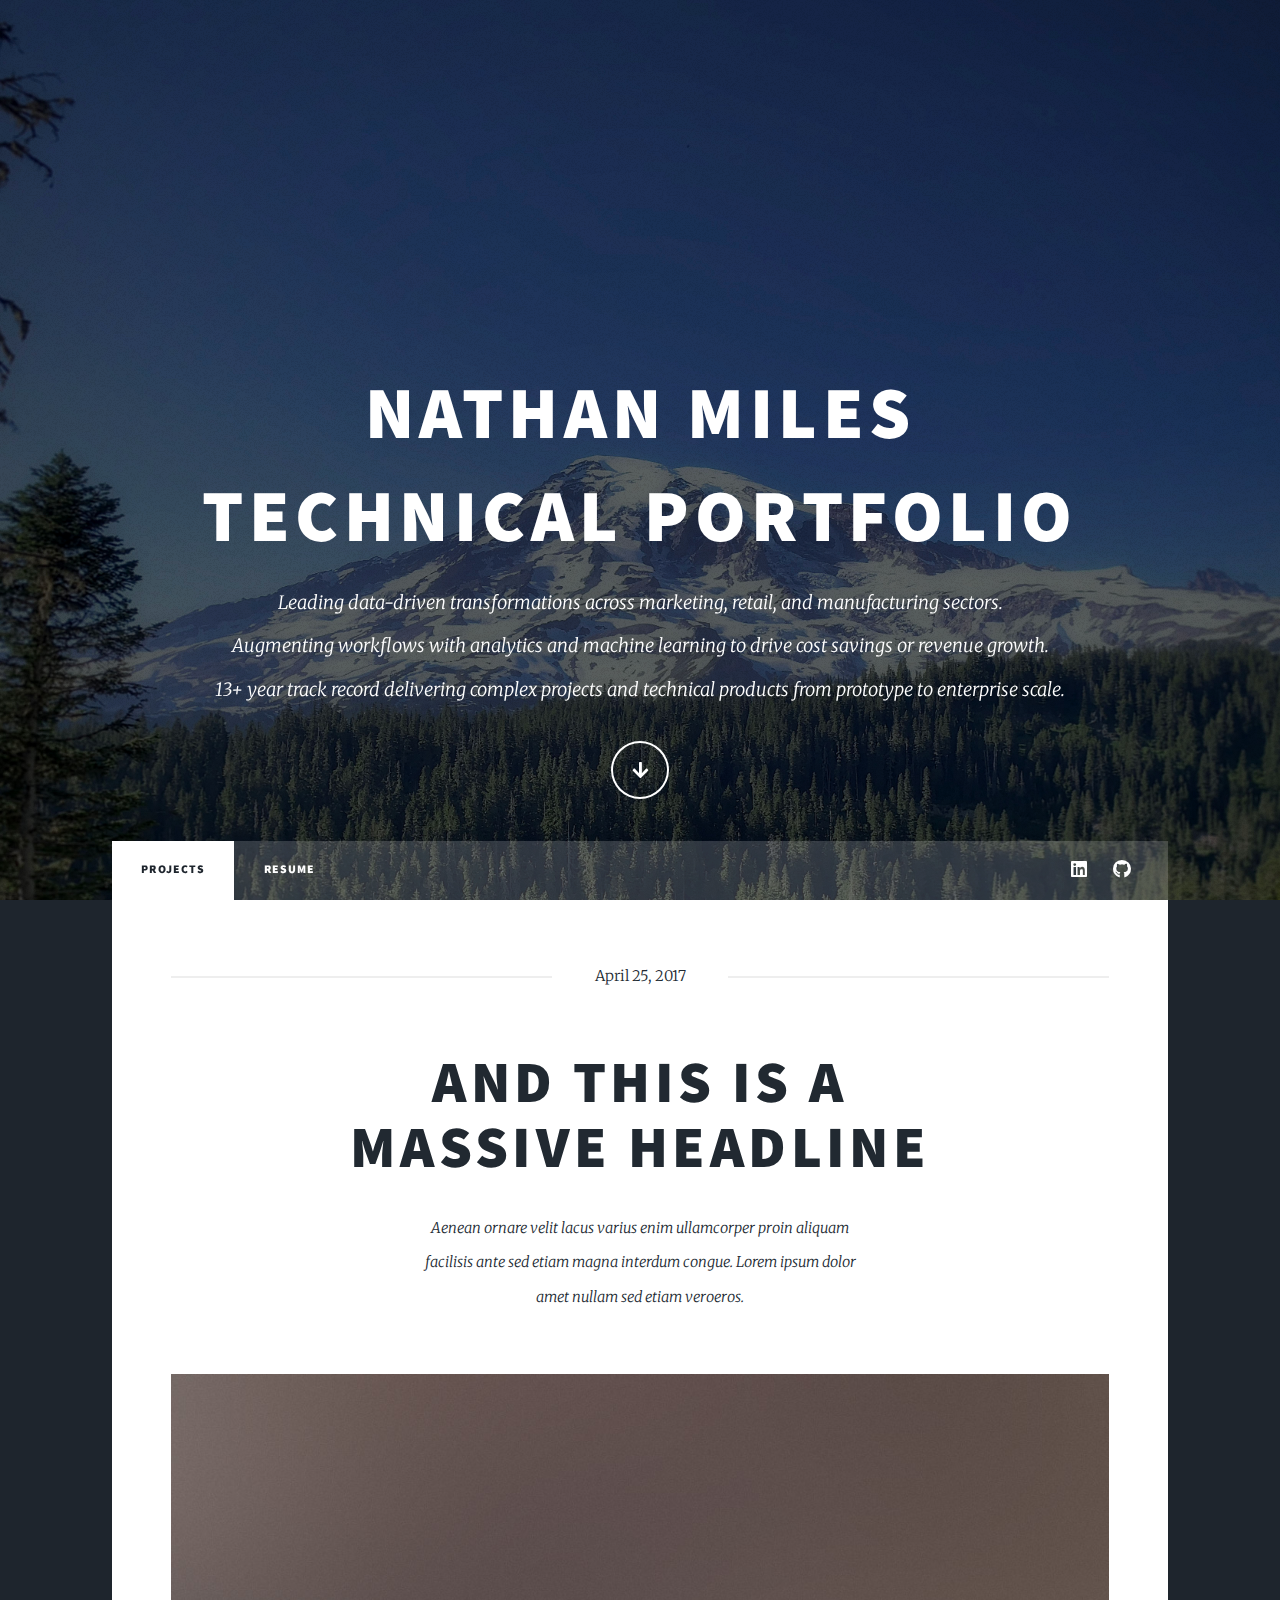
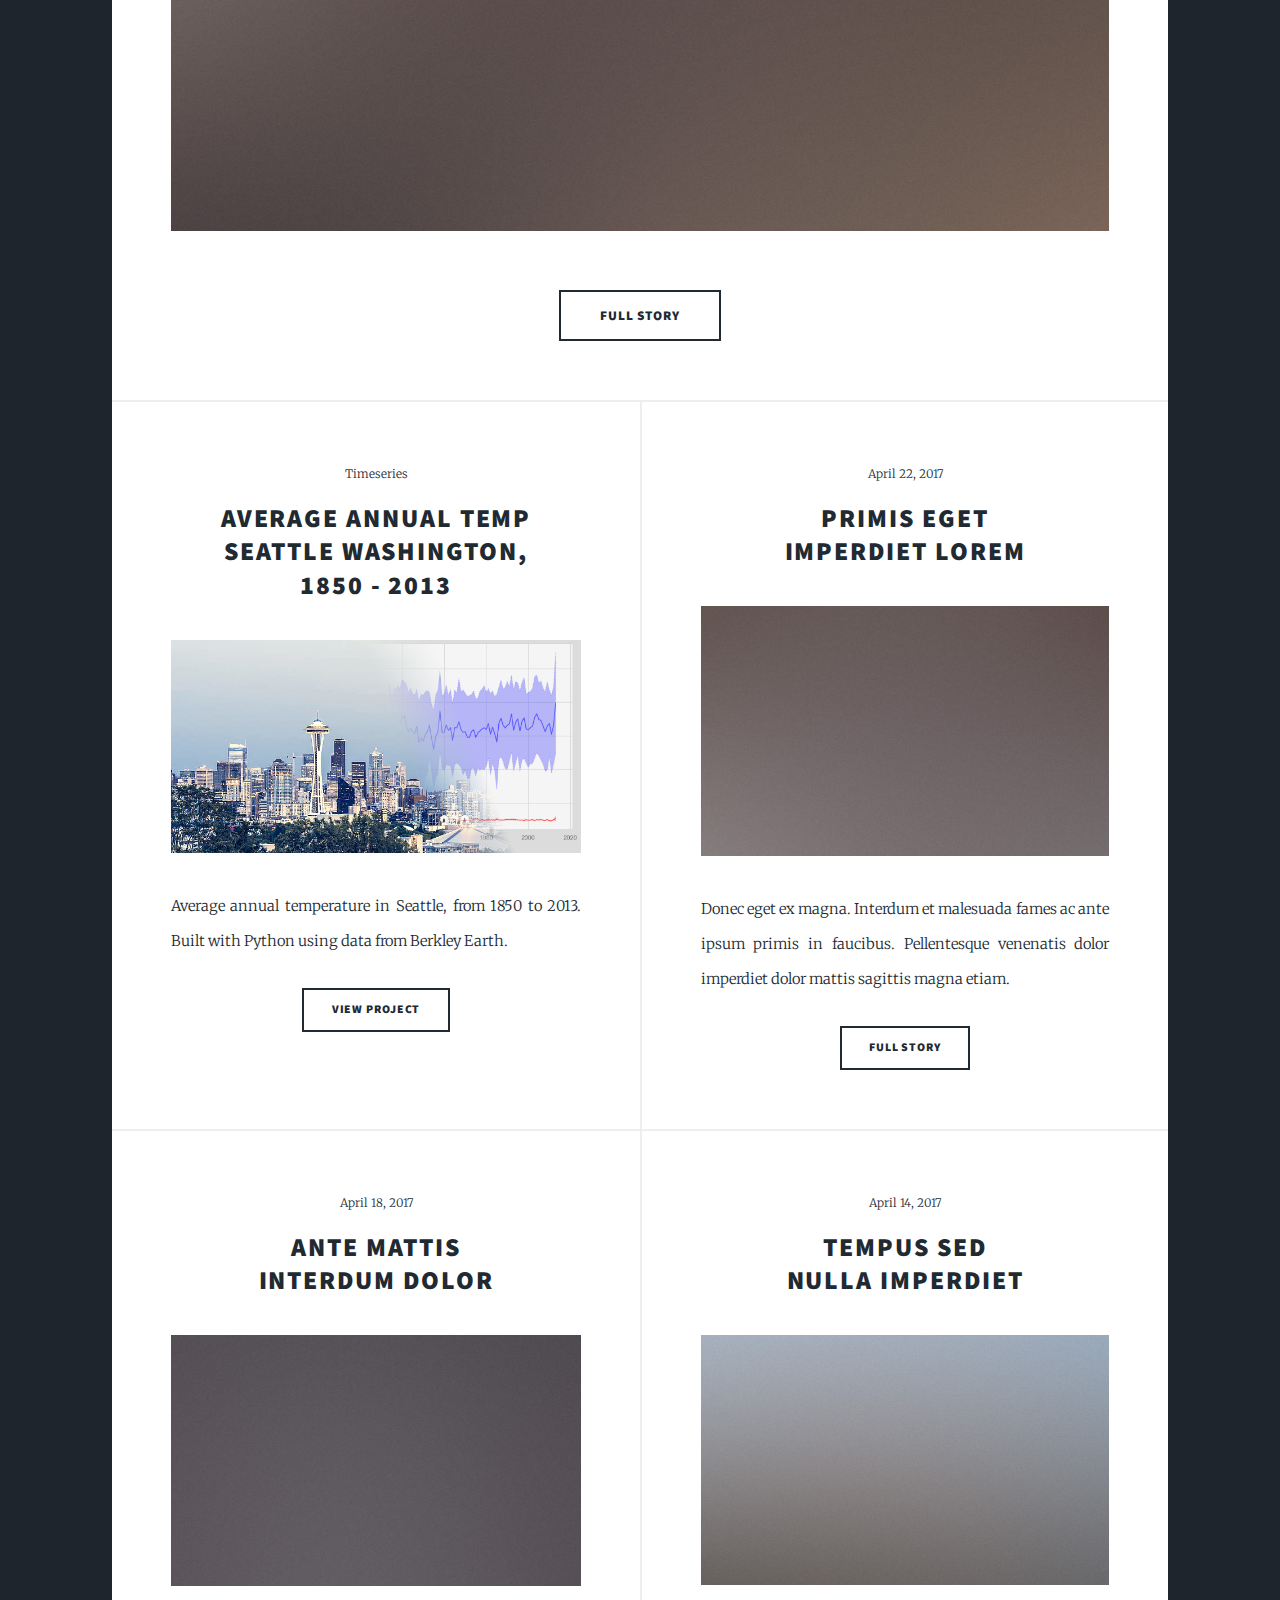
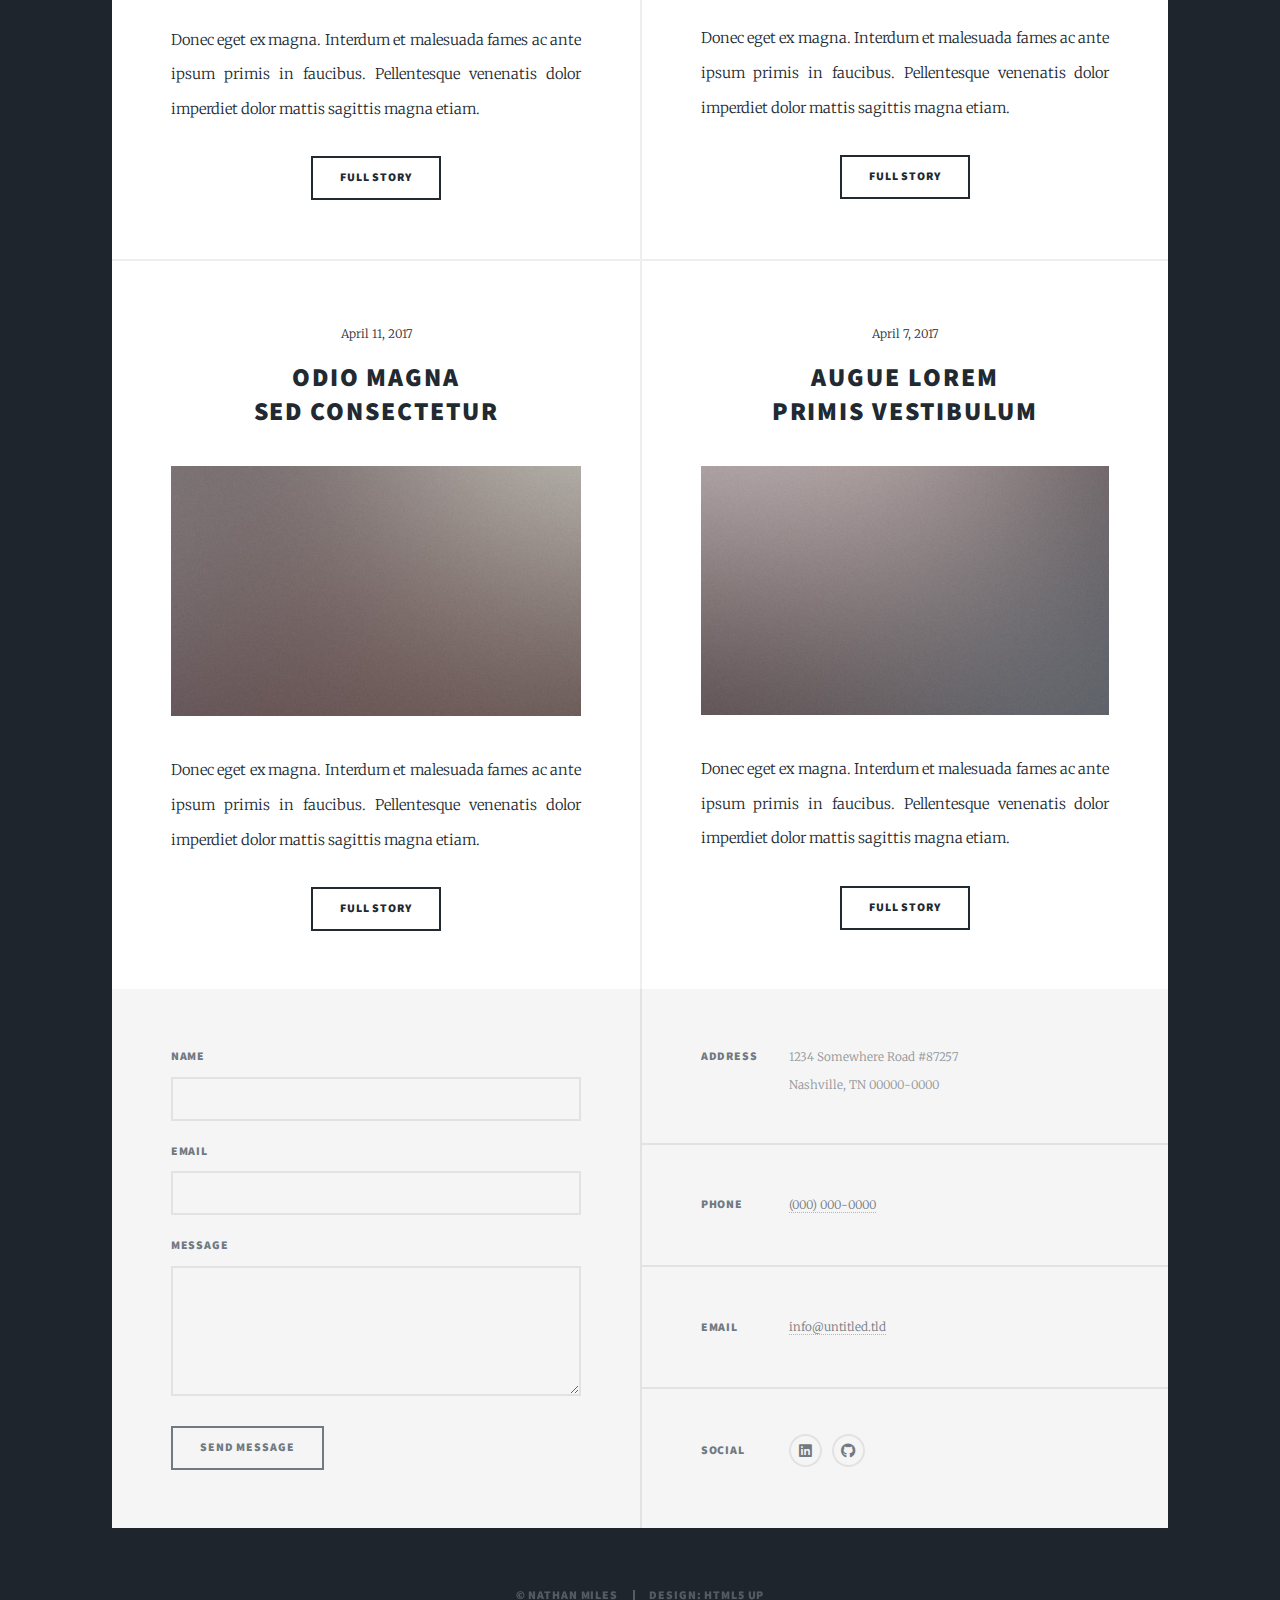
==== index.html @ a2cf2c88 "Add files via upload" ====
<!DOCTYPE HTML>
<html>
	<head>
		<title>Nathan Miles Portfolio</title>
		<meta charset="utf-8" />
		<meta name="viewport" content="width=device-width, initial-scale=1, user-scalable=no" />
		<link rel="stylesheet" href="assets/css/main.css" />
		<noscript><link rel="stylesheet" href="assets/css/noscript.css" /></noscript>
	</head>
	<body class="is-preload">

		<!-- Wrapper -->
			<div id="wrapper" class="fade-in">

				<!-- Intro -->
					<div id="intro">
						<h1>Nathan Miles</h1>
						<h1>Technical Portfolio</h1>
						<p>Leading data-driven transformations across marketing, retail, and manufacturing sectors. <br />
							Augmenting workflows with analytics and machine learning to drive cost savings or revenue growth. <br />
							13+ year track record delivering complex projects and technical products from prototype to enterprise scale. <br />
							<!-- Not used -- courtesy <a href="https://html5up.net">HTML5 UP</a> under the <a href="https://html5up.net/license">Creative Commons license</a>. -->
						</p> 
						<ul class="actions">
							<li><a href="#header" class="button icon solid solo fa-arrow-down scrolly">Continue</a></li>
						</ul>
					</div>

				<!-- Header -->
					<header id="header">
						<a href="index.html" class="logo">Projects</a>
					</header>

				<!-- Nav -->
					<nav id="nav">
						<ul class="links">
							<li class="active"><a href="index.html">Projects</a></li>
							<li><a href="Resume.html">Resume</a></li>
							<!-- Not Used -- <li><a href="elements.html">Elements Reference</a></li> -->
						</ul>
						<ul class="icons">
							<li><a href="https://www.linkedin.com/in/n8miles/" class="icon brands fa-linkedin" target="_blank" rel="noopener noreferrer"><span class="label">LinkedIn</span></a></li>
							<li><a href="https://github.com/grnflash" class="icon brands fa-github" target="_blank" rel="noopener noreferrer"><span class="label">GitHub</span></a></li>
						</ul>
					</nav> 

				<!-- Main -->
					<div id="main">

						<!-- Featured Post -->
							<article class="post featured">
								<header class="major">
									<span class="date">April 25, 2017</span>
									<h2><a href="#">And this is a<br />
									massive headline</a></h2>
									<p>Aenean ornare velit lacus varius enim ullamcorper proin aliquam<br />
									facilisis ante sed etiam magna interdum congue. Lorem ipsum dolor<br />
									amet nullam sed etiam veroeros.</p>
								</header>
								<a href="#" class="image main"><img src="images/pic01.jpg" alt="" /></a>
								<ul class="actions special">
									<li><a href="#" class="button large">Full Story</a></li>
								</ul>
							</article>

						<!-- Posts -->
							<section class="posts">
								<article>
									<header>
										<span class="date">Timeseries</span>
										<h2><a href="#">Average Annual Temp<br />
										Seattle Washington,<br /> 1850 - 2013</a></h2>
									</header>
									<a href="https://github.com/grnflash/Annual-Temp-SEA/blob/main/Annual_Temp_SEA.ipynb" class="image fit" target="_blank" rel="noopener noreferrer"><img src="images/SeattleWithGraph.jpg" alt="" /></a>
									<p>Average annual temperature in Seattle, from 1850 to 2013. Built with Python using data from Berkley Earth.</p>
									<ul class="actions special">
										<li><a href="https://github.com/grnflash/Annual-Temp-SEA/blob/main/Annual_Temp_SEA.ipynb" class="button" target="_blank" rel="noopener noreferrer">View Project</a></li>
									</ul>
								</article>
								<article>
									<header>
										<span class="date">April 22, 2017</span>
										<h2><a href="#">Primis eget<br />
										imperdiet lorem</a></h2>
									</header>
									<a href="#" class="image fit"><img src="images/pic03.jpg" alt="" /></a>
									<p>Donec eget ex magna. Interdum et malesuada fames ac ante ipsum primis in faucibus. Pellentesque venenatis dolor imperdiet dolor mattis sagittis magna etiam.</p>
									<ul class="actions special">
										<li><a href="#" class="button">Full Story</a></li>
									</ul>
								</article>
								<article>
									<header>
										<span class="date">April 18, 2017</span>
										<h2><a href="#">Ante mattis<br />
										interdum dolor</a></h2>
									</header>
									<a href="#" class="image fit"><img src="images/pic04.jpg" alt="" /></a>
									<p>Donec eget ex magna. Interdum et malesuada fames ac ante ipsum primis in faucibus. Pellentesque venenatis dolor imperdiet dolor mattis sagittis magna etiam.</p>
									<ul class="actions special">
										<li><a href="#" class="button">Full Story</a></li>
									</ul>
								</article>
								<article>
									<header>
										<span class="date">April 14, 2017</span>
										<h2><a href="#">Tempus sed<br />
										nulla imperdiet</a></h2>
									</header>
									<a href="#" class="image fit"><img src="images/pic05.jpg" alt="" /></a>
									<p>Donec eget ex magna. Interdum et malesuada fames ac ante ipsum primis in faucibus. Pellentesque venenatis dolor imperdiet dolor mattis sagittis magna etiam.</p>
									<ul class="actions special">
										<li><a href="#" class="button">Full Story</a></li>
									</ul>
								</article>
								<article>
									<header>
										<span class="date">April 11, 2017</span>
										<h2><a href="#">Odio magna<br />
										sed consectetur</a></h2>
									</header>
									<a href="#" class="image fit"><img src="images/pic06.jpg" alt="" /></a>
									<p>Donec eget ex magna. Interdum et malesuada fames ac ante ipsum primis in faucibus. Pellentesque venenatis dolor imperdiet dolor mattis sagittis magna etiam.</p>
									<ul class="actions special">
										<li><a href="#" class="button">Full Story</a></li>
									</ul>
								</article>
								<article>
									<header>
										<span class="date">April 7, 2017</span>
										<h2><a href="#">Augue lorem<br />
										primis vestibulum</a></h2>
									</header>
									<a href="#" class="image fit"><img src="images/pic07.jpg" alt="" /></a>
									<p>Donec eget ex magna. Interdum et malesuada fames ac ante ipsum primis in faucibus. Pellentesque venenatis dolor imperdiet dolor mattis sagittis magna etiam.</p>
									<ul class="actions special">
										<li><a href="#" class="button">Full Story</a></li>
									</ul>
								</article>
							</section>

						<!-- Footer -->

						<!--<footer>-->
								<!--<div class="pagination">-->
									<!--<a href="#" class="previous">Prev</a>-->
									<!--<a href="#" class="page active">1</a>-->
									<!--<a href="#" class="page">2</a>-->
									<!--<a href="#" class="page">3</a>-->
									<!--<span class="extra">&hellip;</span>-->
									<!--<a href="#" class="page">8</a>-->
									<!--<a href="#" class="page">9</a>-->
									<!--<a href="#" class="page">10</a>-->
									<!--<a href="#" class="next">Next</a>-->
								<!--</div>-->
							<!--</footer>-->

					</div>

				<!-- Footer -->
					<footer id="footer">
						<section>
							<form method="post" action="mailto:grnflash@gmail.com?subject=PortfolioFormSubmission" enctype="text/plain" onsubmit="location.href='Thanks for Reaching Out.html';">
								<div class="fields">
									<div class="field">
										<label for="name">Name</label>
										<input type="text" name="name" id="name" />
									</div>
									<div class="field">
										<label for="email">Email</label>
										<input type="text" name="email" id="email" />
									</div>
									<div class="field">
										<label for="message">Message</label>
										<textarea name="message" id="message" rows="3"></textarea>
									</div>
								</div>
								<ul class="actions">
									<li><input type="submit" value="Send Message" /></li>
								</ul>
							</form>
						</section>
						<section class="split contact">
							<section class="alt">
								<h3>Address</h3>
								<p>1234 Somewhere Road #87257<br />
								Nashville, TN 00000-0000</p>
							</section>
							<section>
								<h3>Phone</h3>
								<p><a href="#">(000) 000-0000</a></p>
							</section>
							<section>
								<h3>Email</h3>
								<p><a href="#">info@untitled.tld</a></p>
							</section>
							<section>
								<h3>Social</h3>
								<ul class="icons alt">
									<li><a href="https://www.linkedin.com/in/n8miles/" class="icon brands fa-linkedin" target="_blank" rel="noopener noreferrer"><span class="label">LinkedIn</span></a></li>
									<li><a href="https://github.com/grnflash" class="icon brands fa-github" target="_blank" rel="noopener noreferrer"><span class="label">GitHub</span></a></li>
								</ul>
							</section>
						</section>
					</footer>

				<!-- Copyright -->
					<div id="copyright">
						<ul><li>&copy; Nathan Miles</li><li>Design: <a href="https://html5up.net">HTML5 UP</a></li></ul>
					</div>

			</div>

		<!-- Scripts -->
			<script src="assets/js/jquery.min.js"></script>
			<script src="assets/js/jquery.scrollex.min.js"></script>
			<script src="assets/js/jquery.scrolly.min.js"></script>
			<script src="assets/js/browser.min.js"></script>
			<script src="assets/js/breakpoints.min.js"></script>
			<script src="assets/js/util.js"></script>
			<script src="assets/js/main.js"></script>

	</body>
</html>
---- assets/css/main.css ----
@import url(fontawesome-all.min.css);
@import url("https://fonts.googleapis.com/css?family=Merriweather:300,700,300italic,700italic|Source+Sans+Pro:900");

/*
	Massively by HTML5 UP
	html5up.net | @ajlkn
	Free for personal and commercial use under the CCA 3.0 license (html5up.net/license)
*/

html, body, div, span, applet, object,
iframe, h1, h2, h3, h4, h5, h6, p, blockquote,
pre, a, abbr, acronym, address, big, cite,
code, del, dfn, em, img, ins, kbd, q, s, samp,
small, strike, strong, sub, sup, tt, var, b,
u, i, center, dl, dt, dd, ol, ul, li, fieldset,
form, label, legend, table, caption, tbody,
tfoot, thead, tr, th, td, article, aside,
canvas, details, embed, figure, figcaption,
footer, header, hgroup, menu, nav, output, ruby,
section, summary, time, mark, audio, video {
	margin: 0;
	padding: 0;
	border: 0;
	font-size: 100%;
	font: inherit;
	vertical-align: baseline;}

article, aside, details, figcaption, figure,
footer, header, hgroup, menu, nav, section {
	display: block;}

body {
	line-height: 1;
}

ol, ul {
	list-style: none;
}

blockquote, q {
	quotes: none;
}

	blockquote:before, blockquote:after, q:before, q:after {
		content: '';
		content: none;
	}

table {
	border-collapse: collapse;
	border-spacing: 0;
}

body {
	-webkit-text-size-adjust: none;
}

mark {
	background-color: transparent;
	color: inherit;
}

input::-moz-focus-inner {
	border: 0;
	padding: 0;
}

input, select, textarea {
	-moz-appearance: none;
	-webkit-appearance: none;
	-ms-appearance: none;
	appearance: none;
}

/* Basic */

	@-ms-viewport {
		width: device-width;
	}

	body {
		-ms-overflow-style: scrollbar;
	}

	@media screen and (max-width: 480px) {

		html, body {
			min-width: 320px;
		}

	}

	html {
		box-sizing: border-box;
	}

	*, *:before, *:after {
		box-sizing: inherit;
	}

	body {
		background-color: #1e252d;
	}

		body.is-preload *, body.is-preload *:before, body.is-preload *:after {
			-moz-animation: none !important;
			-webkit-animation: none !important;
			-ms-animation: none !important;
			animation: none !important;
			-moz-transition: none !important;
			-webkit-transition: none !important;
			-ms-transition: none !important;
			transition: none !important;
		}

/* Type */

	html {
		font-size: 16pt;
	}

		@media screen and (max-width: 1680px) {

			html {
				font-size: 12pt;
			}

		}

		@media screen and (max-width: 1280px) {

			html {
				font-size: 11pt;
			}

		}

		@media screen and (max-width: 360px) {

			html {
				font-size: 10pt;
			}

		}

	body {
		color: #212931;
	}

	body, input, select, textarea {
		font-family: "Merriweather", Georgia, serif;
		font-weight: 300;
		font-size: 1rem;
		line-height: 2.375;
	}

	a {
		-moz-transition: color 0.2s ease-in-out, background-color 0.2s ease-in-out, border-color 0.2s ease-in-out, box-shadow 0.2s ease-in-out;
		-webkit-transition: color 0.2s ease-in-out, background-color 0.2s ease-in-out, border-color 0.2s ease-in-out, box-shadow 0.2s ease-in-out;
		-ms-transition: color 0.2s ease-in-out, background-color 0.2s ease-in-out, border-color 0.2s ease-in-out, box-shadow 0.2s ease-in-out;
		transition: color 0.2s ease-in-out, background-color 0.2s ease-in-out, border-color 0.2s ease-in-out, box-shadow 0.2s ease-in-out;
		border-bottom: dotted 1px;
		text-decoration: none;
	}

		a:hover {
			border-bottom-color: transparent;
		}

	strong, b {
		font-weight: 600;
	}

	em, i {
		font-style: italic;
	}

	p {
		text-align: justify;
		margin: 0 0 2rem 0;
	}

	h1, h2, h3, h4, h5, h6 {
		font-family: "Source Sans Pro", Helvetica, sans-serif;
		font-weight: 900;
		line-height: 1.5;
		letter-spacing: 0.075em;
		text-transform: uppercase;
		margin: 0 0 1rem 0;
	}

		h1 a, h2 a, h3 a, h4 a, h5 a, h6 a {
			border-bottom: 0;
			color: inherit;
			text-decoration: none;
		}

	h1 {
		font-size: 4rem;
		line-height: 1.1;
		margin: 0 0 2rem 0;
	}

	h2 {
		font-size: 1.75rem;
		line-height: 1.3;
		margin: 0 0 1.5rem 0;
	}

	h3 {
		font-size: 1.25rem;
		margin: 0 0 1.5rem 0;
	}

	h4 {
		font-size: 1rem;
	}

	h5 {
		font-size: 0.9rem;
	}

	h6 {
		font-size: 0.8rem;
	}

	sub {
		font-size: 0.8rem;
		position: relative;
		top: 0.5rem;
	}

	sup {
		font-size: 0.8rem;
		position: relative;
		top: -0.5rem;
	}

	blockquote {
		border-left: solid 4px;
		font-style: italic;
		margin: 0 0 2rem 0;
		padding: 0.5rem 0 0.5rem 2rem;
	}

	code {
		border: solid 2px;
		font-family: "Courier New", monospace;
		font-size: 0.9rem;
		margin: 0 0.25rem;
		padding: 0.25rem 0.65rem;
	}

	pre {
		-webkit-overflow-scrolling: touch;
		font-family: "Courier New", monospace;
		font-size: 0.9rem;
		margin: 0 0 2rem 0;
	}

		pre code {
			display: block;
			line-height: 1.75;
			padding: 1rem 1.5rem;
			overflow-x: auto;
		}

	hr {
		border: 0;
		border-bottom: double 5px; /* was solid 2px */
		margin: 3rem 0;
	}

		hr.major {
			margin: 5rem 0;
		}

	.align-left {
		text-align: left;
	}

	.align-center {
		text-align: center;
	}

	.align-right {
		text-align: right;
	}

	input, select, textarea {
		color: #212931;
	}

	a {
		color: #212931;
		border-bottom-color: rgba(33, 41, 49, 0.5);
	}

		a:hover {
			border-bottom-color: transparent;
			color: #18bfef !important;
		}

	strong, b {
		color: #212931;
	}

	h1, h2, h3, h4, h5, h6 {
		color: #212931;
	}

	blockquote {
		border-left-color: #eeeeee;
	}

	code {
		background: rgba(220, 220, 220, 0.25);
		border-color: #eeeeee;
	}

	hr {
		border-bottom-color: #eeeeee;
	}

/* Row */

	.row {
		display: flex;
		flex-wrap: wrap;
		box-sizing: border-box;
		align-items: stretch;
	}

		.row > * {
			box-sizing: border-box;
		}

		.row.gtr-uniform > * > :last-child {
			margin-bottom: 0;
		}

		.row.aln-left {
			justify-content: flex-start;
		}

		.row.aln-center {
			justify-content: center;
		}

		.row.aln-right {
			justify-content: flex-end;
		}

		.row.aln-top {
			align-items: flex-start;
		}

		.row.aln-middle {
			align-items: center;
		}

		.row.aln-bottom {
			align-items: flex-end;
		}

		.row > .imp {
			order: -1;
		}

		.row > .col-1 {
			width: 8.33333%;
		}

		.row > .off-1 {
			margin-left: 8.33333%;
		}

		.row > .col-2 {
			width: 16.66667%;
		}

		.row > .off-2 {
			margin-left: 16.66667%;
		}

		.row > .col-3 {
			width: 25%;
		}

		.row > .off-3 {
			margin-left: 25%;
		}

		.row > .col-4 {
			width: 33.33333%;
		}

		.row > .off-4 {
			margin-left: 33.33333%;
		}

		.row > .col-5 {
			width: 41.66667%;
		}

		.row > .off-5 {
			margin-left: 41.66667%;
		}

		.row > .col-6 {
			width: 50%;
		}

		.row > .off-6 {
			margin-left: 50%;
		}

		.row > .col-7 {
			width: 58.33333%;
		}

		.row > .off-7 {
			margin-left: 58.33333%;
		}

		.row > .col-8 {
			width: 66.66667%;
		}

		.row > .off-8 {
			margin-left: 66.66667%;
		}

		.row > .col-9 {
			width: 75%;
		}

		.row > .off-9 {
			margin-left: 75%;
		}

		.row > .col-10 {
			width: 83.33333%;
		}

		.row > .off-10 {
			margin-left: 83.33333%;
		}

		.row > .col-11 {
			width: 91.66667%;
		}

		.row > .off-11 {
			margin-left: 91.66667%;
		}

		.row > .col-12 {
			width: 100%;
		}

		.row > .off-12 {
			margin-left: 100%;
		}

		.row.gtr-0 {
			margin-top: 0;
			margin-left: 0rem;
		}

			.row.gtr-0 > * {
				padding: 0 0 0 0rem;
			}

			.row.gtr-0.gtr-uniform {
				margin-top: 0rem;
			}

				.row.gtr-0.gtr-uniform > * {
					padding-top: 0rem;
				}

		.row.gtr-25 {
			margin-top: 0;
			margin-left: -0.375rem;
		}

			.row.gtr-25 > * {
				padding: 0 0 0 0.375rem;
			}

			.row.gtr-25.gtr-uniform {
				margin-top: -0.375rem;
			}

				.row.gtr-25.gtr-uniform > * {
					padding-top: 0.375rem;
				}

		.row.gtr-50 {
			margin-top: 0;
			margin-left: -0.75rem;
		}

			.row.gtr-50 > * {
				padding: 0 0 0 0.75rem;
			}

			.row.gtr-50.gtr-uniform {
				margin-top: -0.75rem;
			}

				.row.gtr-50.gtr-uniform > * {
					padding-top: 0.75rem;
				}

		.row {
			margin-top: 0;
			margin-left: -1.5rem;
		}

			.row > * {
				padding: 0 0 0 1.5rem;
			}

			.row.gtr-uniform {
				margin-top: -1.5rem;
			}

				.row.gtr-uniform > * {
					padding-top: 1.5rem;
				}

		.row.gtr-150 {
			margin-top: 0;
			margin-left: -2.25rem;
		}

			.row.gtr-150 > * {
				padding: 0 0 0 2.25rem;
			}

			.row.gtr-150.gtr-uniform {
				margin-top: -2.25rem;
			}

				.row.gtr-150.gtr-uniform > * {
					padding-top: 2.25rem;
				}

		.row.gtr-200 {
			margin-top: 0;
			margin-left: -3rem;
		}

			.row.gtr-200 > * {
				padding: 0 0 0 3rem;
			}

			.row.gtr-200.gtr-uniform {
				margin-top: -3rem;
			}

				.row.gtr-200.gtr-uniform > * {
					padding-top: 3rem;
				}

		@media screen and (max-width: 1680px) {

			.row {
				display: flex;
				flex-wrap: wrap;
				box-sizing: border-box;
				align-items: stretch;
			}

				.row > * {
					box-sizing: border-box;
				}

				.row.gtr-uniform > * > :last-child {
					margin-bottom: 0;
				}

				.row.aln-left {
					justify-content: flex-start;
				}

				.row.aln-center {
					justify-content: center;
				}

				.row.aln-right {
					justify-content: flex-end;
				}

				.row.aln-top {
					align-items: flex-start;
				}

				.row.aln-middle {
					align-items: center;
				}

				.row.aln-bottom {
					align-items: flex-end;
				}

				.row > .imp-xlarge {
					order: -1;
				}

				.row > .col-1-xlarge {
					width: 8.33333%;
				}

				.row > .off-1-xlarge {
					margin-left: 8.33333%;
				}

				.row > .col-2-xlarge {
					width: 16.66667%;
				}

				.row > .off-2-xlarge {
					margin-left: 16.66667%;
				}

				.row > .col-3-xlarge {
					width: 25%;
				}

				.row > .off-3-xlarge {
					margin-left: 25%;
				}

				.row > .col-4-xlarge {
					width: 33.33333%;
				}

				.row > .off-4-xlarge {
					margin-left: 33.33333%;
				}

				.row > .col-5-xlarge {
					width: 41.66667%;
				}

				.row > .off-5-xlarge {
					margin-left: 41.66667%;
				}

				.row > .col-6-xlarge {
					width: 50%;
				}

				.row > .off-6-xlarge {
					margin-left: 50%;
				}

				.row > .col-7-xlarge {
					width: 58.33333%;
				}

				.row > .off-7-xlarge {
					margin-left: 58.33333%;
				}

				.row > .col-8-xlarge {
					width: 66.66667%;
				}

				.row > .off-8-xlarge {
					margin-left: 66.66667%;
				}

				.row > .col-9-xlarge {
					width: 75%;
				}

				.row > .off-9-xlarge {
					margin-left: 75%;
				}

				.row > .col-10-xlarge {
					width: 83.33333%;
				}

				.row > .off-10-xlarge {
					margin-left: 83.33333%;
				}

				.row > .col-11-xlarge {
					width: 91.66667%;
				}

				.row > .off-11-xlarge {
					margin-left: 91.66667%;
				}

				.row > .col-12-xlarge {
					width: 100%;
				}

				.row > .off-12-xlarge {
					margin-left: 100%;
				}

				.row.gtr-0 {
					margin-top: 0;
					margin-left: 0rem;
				}

					.row.gtr-0 > * {
						padding: 0 0 0 0rem;
					}

					.row.gtr-0.gtr-uniform {
						margin-top: 0rem;
					}

						.row.gtr-0.gtr-uniform > * {
							padding-top: 0rem;
						}

				.row.gtr-25 {
					margin-top: 0;
					margin-left: -0.375rem;
				}

					.row.gtr-25 > * {
						padding: 0 0 0 0.375rem;
					}

					.row.gtr-25.gtr-uniform {
						margin-top: -0.375rem;
					}

						.row.gtr-25.gtr-uniform > * {
							padding-top: 0.375rem;
						}

				.row.gtr-50 {
					margin-top: 0;
					margin-left: -0.75rem;
				}

					.row.gtr-50 > * {
						padding: 0 0 0 0.75rem;
					}

					.row.gtr-50.gtr-uniform {
						margin-top: -0.75rem;
					}

						.row.gtr-50.gtr-uniform > * {
							padding-top: 0.75rem;
						}

				.row {
					margin-top: 0;
					margin-left: -1.5rem;
				}

					.row > * {
						padding: 0 0 0 1.5rem;
					}

					.row.gtr-uniform {
						margin-top: -1.5rem;
					}

						.row.gtr-uniform > * {
							padding-top: 1.5rem;
						}

				.row.gtr-150 {
					margin-top: 0;
					margin-left: -2.25rem;
				}

					.row.gtr-150 > * {
						padding: 0 0 0 2.25rem;
					}

					.row.gtr-150.gtr-uniform {
						margin-top: -2.25rem;
					}

						.row.gtr-150.gtr-uniform > * {
							padding-top: 2.25rem;
						}

				.row.gtr-200 {
					margin-top: 0;
					margin-left: -3rem;
				}

					.row.gtr-200 > * {
						padding: 0 0 0 3rem;
					}

					.row.gtr-200.gtr-uniform {
						margin-top: -3rem;
					}

						.row.gtr-200.gtr-uniform > * {
							padding-top: 3rem;
						}

		}

		@media screen and (max-width: 1280px) {

			.row {
				display: flex;
				flex-wrap: wrap;
				box-sizing: border-box;
				align-items: stretch;
			}

				.row > * {
					box-sizing: border-box;
				}

				.row.gtr-uniform > * > :last-child {
					margin-bottom: 0;
				}

				.row.aln-left {
					justify-content: flex-start;
				}

				.row.aln-center {
					justify-content: center;
				}

				.row.aln-right {
					justify-content: flex-end;
				}

				.row.aln-top {
					align-items: flex-start;
				}

				.row.aln-middle {
					align-items: center;
				}

				.row.aln-bottom {
					align-items: flex-end;
				}

				.row > .imp-large {
					order: -1;
				}

				.row > .col-1-large {
					width: 8.33333%;
				}

				.row > .off-1-large {
					margin-left: 8.33333%;
				}

				.row > .col-2-large {
					width: 16.66667%;
				}

				.row > .off-2-large {
					margin-left: 16.66667%;
				}

				.row > .col-3-large {
					width: 25%;
				}

				.row > .off-3-large {
					margin-left: 25%;
				}

				.row > .col-4-large {
					width: 33.33333%;
				}

				.row > .off-4-large {
					margin-left: 33.33333%;
				}

				.row > .col-5-large {
					width: 41.66667%;
				}

				.row > .off-5-large {
					margin-left: 41.66667%;
				}

				.row > .col-6-large {
					width: 50%;
				}

				.row > .off-6-large {
					margin-left: 50%;
				}

				.row > .col-7-large {
					width: 58.33333%;
				}

				.row > .off-7-large {
					margin-left: 58.33333%;
				}

				.row > .col-8-large {
					width: 66.66667%;
				}

				.row > .off-8-large {
					margin-left: 66.66667%;
				}

				.row > .col-9-large {
					width: 75%;
				}

				.row > .off-9-large {
					margin-left: 75%;
				}

				.row > .col-10-large {
					width: 83.33333%;
				}

				.row > .off-10-large {
					margin-left: 83.33333%;
				}

				.row > .col-11-large {
					width: 91.66667%;
				}

				.row > .off-11-large {
					margin-left: 91.66667%;
				}

				.row > .col-12-large {
					width: 100%;
				}

				.row > .off-12-large {
					margin-left: 100%;
				}

				.row.gtr-0 {
					margin-top: 0;
					margin-left: 0rem;
				}

					.row.gtr-0 > * {
						padding: 0 0 0 0rem;
					}

					.row.gtr-0.gtr-uniform {
						margin-top: 0rem;
					}

						.row.gtr-0.gtr-uniform > * {
							padding-top: 0rem;
						}

				.row.gtr-25 {
					margin-top: 0;
					margin-left: -0.375rem;
				}

					.row.gtr-25 > * {
						padding: 0 0 0 0.375rem;
					}

					.row.gtr-25.gtr-uniform {
						margin-top: -0.375rem;
					}

						.row.gtr-25.gtr-uniform > * {
							padding-top: 0.375rem;
						}

				.row.gtr-50 {
					margin-top: 0;
					margin-left: -0.75rem;
				}

					.row.gtr-50 > * {
						padding: 0 0 0 0.75rem;
					}

					.row.gtr-50.gtr-uniform {
						margin-top: -0.75rem;
					}

						.row.gtr-50.gtr-uniform > * {
							padding-top: 0.75rem;
						}

				.row {
					margin-top: 0;
					margin-left: -1.5rem;
				}

					.row > * {
						padding: 0 0 0 1.5rem;
					}

					.row.gtr-uniform {
						margin-top: -1.5rem;
					}

						.row.gtr-uniform > * {
							padding-top: 1.5rem;
						}

				.row.gtr-150 {
					margin-top: 0;
					margin-left: -2.25rem;
				}

					.row.gtr-150 > * {
						padding: 0 0 0 2.25rem;
					}

					.row.gtr-150.gtr-uniform {
						margin-top: -2.25rem;
					}

						.row.gtr-150.gtr-uniform > * {
							padding-top: 2.25rem;
						}

				.row.gtr-200 {
					margin-top: 0;
					margin-left: -3rem;
				}

					.row.gtr-200 > * {
						padding: 0 0 0 3rem;
					}

					.row.gtr-200.gtr-uniform {
						margin-top: -3rem;
					}

						.row.gtr-200.gtr-uniform > * {
							padding-top: 3rem;
						}

		}

		@media screen and (max-width: 980px) {

			.row {
				display: flex;
				flex-wrap: wrap;
				box-sizing: border-box;
				align-items: stretch;
			}

				.row > * {
					box-sizing: border-box;
				}

				.row.gtr-uniform > * > :last-child {
					margin-bottom: 0;
				}

				.row.aln-left {
					justify-content: flex-start;
				}

				.row.aln-center {
					justify-content: center;
				}

				.row.aln-right {
					justify-content: flex-end;
				}

				.row.aln-top {
					align-items: flex-start;
				}

				.row.aln-middle {
					align-items: center;
				}

				.row.aln-bottom {
					align-items: flex-end;
				}

				.row > .imp-medium {
					order: -1;
				}

				.row > .col-1-medium {
					width: 8.33333%;
				}

				.row > .off-1-medium {
					margin-left: 8.33333%;
				}

				.row > .col-2-medium {
					width: 16.66667%;
				}

				.row > .off-2-medium {
					margin-left: 16.66667%;
				}

				.row > .col-3-medium {
					width: 25%;
				}

				.row > .off-3-medium {
					margin-left: 25%;
				}

				.row > .col-4-medium {
					width: 33.33333%;
				}

				.row > .off-4-medium {
					margin-left: 33.33333%;
				}

				.row > .col-5-medium {
					width: 41.66667%;
				}

				.row > .off-5-medium {
					margin-left: 41.66667%;
				}

				.row > .col-6-medium {
					width: 50%;
				}

				.row > .off-6-medium {
					margin-left: 50%;
				}

				.row > .col-7-medium {
					width: 58.33333%;
				}

				.row > .off-7-medium {
					margin-left: 58.33333%;
				}

				.row > .col-8-medium {
					width: 66.66667%;
				}

				.row > .off-8-medium {
					margin-left: 66.66667%;
				}

				.row > .col-9-medium {
					width: 75%;
				}

				.row > .off-9-medium {
					margin-left: 75%;
				}

				.row > .col-10-medium {
					width: 83.33333%;
				}

				.row > .off-10-medium {
					margin-left: 83.33333%;
				}

				.row > .col-11-medium {
					width: 91.66667%;
				}

				.row > .off-11-medium {
					margin-left: 91.66667%;
				}

				.row > .col-12-medium {
					width: 100%;
				}

				.row > .off-12-medium {
					margin-left: 100%;
				}

				.row.gtr-0 {
					margin-top: 0;
					margin-left: 0rem;
				}

					.row.gtr-0 > * {
						padding: 0 0 0 0rem;
					}

					.row.gtr-0.gtr-uniform {
						margin-top: 0rem;
					}

						.row.gtr-0.gtr-uniform > * {
							padding-top: 0rem;
						}

				.row.gtr-25 {
					margin-top: 0;
					margin-left: -0.375rem;
				}

					.row.gtr-25 > * {
						padding: 0 0 0 0.375rem;
					}

					.row.gtr-25.gtr-uniform {
						margin-top: -0.375rem;
					}

						.row.gtr-25.gtr-uniform > * {
							padding-top: 0.375rem;
						}

				.row.gtr-50 {
					margin-top: 0;
					margin-left: -0.75rem;
				}

					.row.gtr-50 > * {
						padding: 0 0 0 0.75rem;
					}

					.row.gtr-50.gtr-uniform {
						margin-top: -0.75rem;
					}

						.row.gtr-50.gtr-uniform > * {
							padding-top: 0.75rem;
						}

				.row {
					margin-top: 0;
					margin-left: -1.5rem;
				}

					.row > * {
						padding: 0 0 0 1.5rem;
					}

					.row.gtr-uniform {
						margin-top: -1.5rem;
					}

						.row.gtr-uniform > * {
							padding-top: 1.5rem;
						}

				.row.gtr-150 {
					margin-top: 0;
					margin-left: -2.25rem;
				}

					.row.gtr-150 > * {
						padding: 0 0 0 2.25rem;
					}

					.row.gtr-150.gtr-uniform {
						margin-top: -2.25rem;
					}

						.row.gtr-150.gtr-uniform > * {
							padding-top: 2.25rem;
						}

				.row.gtr-200 {
					margin-top: 0;
					margin-left: -3rem;
				}

					.row.gtr-200 > * {
						padding: 0 0 0 3rem;
					}

					.row.gtr-200.gtr-uniform {
						margin-top: -3rem;
					}

						.row.gtr-200.gtr-uniform > * {
							padding-top: 3rem;
						}

		}

		@media screen and (max-width: 736px) {

			.row {
				display: flex;
				flex-wrap: wrap;
				box-sizing: border-box;
				align-items: stretch;
			}

				.row > * {
					box-sizing: border-box;
				}

				.row.gtr-uniform > * > :last-child {
					margin-bottom: 0;
				}

				.row.aln-left {
					justify-content: flex-start;
				}

				.row.aln-center {
					justify-content: center;
				}

				.row.aln-right {
					justify-content: flex-end;
				}

				.row.aln-top {
					align-items: flex-start;
				}

				.row.aln-middle {
					align-items: center;
				}

				.row.aln-bottom {
					align-items: flex-end;
				}

				.row > .imp-small {
					order: -1;
				}

				.row > .col-1-small {
					width: 8.33333%;
				}

				.row > .off-1-small {
					margin-left: 8.33333%;
				}

				.row > .col-2-small {
					width: 16.66667%;
				}

				.row > .off-2-small {
					margin-left: 16.66667%;
				}

				.row > .col-3-small {
					width: 25%;
				}

				.row > .off-3-small {
					margin-left: 25%;
				}

				.row > .col-4-small {
					width: 33.33333%;
				}

				.row > .off-4-small {
					margin-left: 33.33333%;
				}

				.row > .col-5-small {
					width: 41.66667%;
				}

				.row > .off-5-small {
					margin-left: 41.66667%;
				}

				.row > .col-6-small {
					width: 50%;
				}

				.row > .off-6-small {
					margin-left: 50%;
				}

				.row > .col-7-small {
					width: 58.33333%;
				}

				.row > .off-7-small {
					margin-left: 58.33333%;
				}

				.row > .col-8-small {
					width: 66.66667%;
				}

				.row > .off-8-small {
					margin-left: 66.66667%;
				}

				.row > .col-9-small {
					width: 75%;
				}

				.row > .off-9-small {
					margin-left: 75%;
				}

				.row > .col-10-small {
					width: 83.33333%;
				}

				.row > .off-10-small {
					margin-left: 83.33333%;
				}

				.row > .col-11-small {
					width: 91.66667%;
				}

				.row > .off-11-small {
					margin-left: 91.66667%;
				}

				.row > .col-12-small {
					width: 100%;
				}

				.row > .off-12-small {
					margin-left: 100%;
				}

				.row.gtr-0 {
					margin-top: 0;
					margin-left: 0rem;
				}

					.row.gtr-0 > * {
						padding: 0 0 0 0rem;
					}

					.row.gtr-0.gtr-uniform {
						margin-top: 0rem;
					}

						.row.gtr-0.gtr-uniform > * {
							padding-top: 0rem;
						}

				.row.gtr-25 {
					margin-top: 0;
					margin-left: -0.375rem;
				}

					.row.gtr-25 > * {
						padding: 0 0 0 0.375rem;
					}

					.row.gtr-25.gtr-uniform {
						margin-top: -0.375rem;
					}

						.row.gtr-25.gtr-uniform > * {
							padding-top: 0.375rem;
						}

				.row.gtr-50 {
					margin-top: 0;
					margin-left: -0.75rem;
				}

					.row.gtr-50 > * {
						padding: 0 0 0 0.75rem;
					}

					.row.gtr-50.gtr-uniform {
						margin-top: -0.75rem;
					}

						.row.gtr-50.gtr-uniform > * {
							padding-top: 0.75rem;
						}

				.row {
					margin-top: 0;
					margin-left: -1.5rem;
				}

					.row > * {
						padding: 0 0 0 1.5rem;
					}

					.row.gtr-uniform {
						margin-top: -1.5rem;
					}

						.row.gtr-uniform > * {
							padding-top: 1.5rem;
						}

				.row.gtr-150 {
					margin-top: 0;
					margin-left: -2.25rem;
				}

					.row.gtr-150 > * {
						padding: 0 0 0 2.25rem;
					}

					.row.gtr-150.gtr-uniform {
						margin-top: -2.25rem;
					}

						.row.gtr-150.gtr-uniform > * {
							padding-top: 2.25rem;
						}

				.row.gtr-200 {
					margin-top: 0;
					margin-left: -3rem;
				}

					.row.gtr-200 > * {
						padding: 0 0 0 3rem;
					}

					.row.gtr-200.gtr-uniform {
						margin-top: -3rem;
					}

						.row.gtr-200.gtr-uniform > * {
							padding-top: 3rem;
						}

		}

		@media screen and (max-width: 480px) {

			.row {
				display: flex;
				flex-wrap: wrap;
				box-sizing: border-box;
				align-items: stretch;
			}

				.row > * {
					box-sizing: border-box;
				}

				.row.gtr-uniform > * > :last-child {
					margin-bottom: 0;
				}

				.row.aln-left {
					justify-content: flex-start;
				}

				.row.aln-center {
					justify-content: center;
				}

				.row.aln-right {
					justify-content: flex-end;
				}

				.row.aln-top {
					align-items: flex-start;
				}

				.row.aln-middle {
					align-items: center;
				}

				.row.aln-bottom {
					align-items: flex-end;
				}

				.row > .imp-xsmall {
					order: -1;
				}

				.row > .col-1-xsmall {
					width: 8.33333%;
				}

				.row > .off-1-xsmall {
					margin-left: 8.33333%;
				}

				.row > .col-2-xsmall {
					width: 16.66667%;
				}

				.row > .off-2-xsmall {
					margin-left: 16.66667%;
				}

				.row > .col-3-xsmall {
					width: 25%;
				}

				.row > .off-3-xsmall {
					margin-left: 25%;
				}

				.row > .col-4-xsmall {
					width: 33.33333%;
				}

				.row > .off-4-xsmall {
					margin-left: 33.33333%;
				}

				.row > .col-5-xsmall {
					width: 41.66667%;
				}

				.row > .off-5-xsmall {
					margin-left: 41.66667%;
				}

				.row > .col-6-xsmall {
					width: 50%;
				}

				.row > .off-6-xsmall {
					margin-left: 50%;
				}

				.row > .col-7-xsmall {
					width: 58.33333%;
				}

				.row > .off-7-xsmall {
					margin-left: 58.33333%;
				}

				.row > .col-8-xsmall {
					width: 66.66667%;
				}

				.row > .off-8-xsmall {
					margin-left: 66.66667%;
				}

				.row > .col-9-xsmall {
					width: 75%;
				}

				.row > .off-9-xsmall {
					margin-left: 75%;
				}

				.row > .col-10-xsmall {
					width: 83.33333%;
				}

				.row > .off-10-xsmall {
					margin-left: 83.33333%;
				}

				.row > .col-11-xsmall {
					width: 91.66667%;
				}

				.row > .off-11-xsmall {
					margin-left: 91.66667%;
				}

				.row > .col-12-xsmall {
					width: 100%;
				}

				.row > .off-12-xsmall {
					margin-left: 100%;
				}

				.row.gtr-0 {
					margin-top: 0;
					margin-left: 0rem;
				}

					.row.gtr-0 > * {
						padding: 0 0 0 0rem;
					}

					.row.gtr-0.gtr-uniform {
						margin-top: 0rem;
					}

						.row.gtr-0.gtr-uniform > * {
							padding-top: 0rem;
						}

				.row.gtr-25 {
					margin-top: 0;
					margin-left: -0.375rem;
				}

					.row.gtr-25 > * {
						padding: 0 0 0 0.375rem;
					}

					.row.gtr-25.gtr-uniform {
						margin-top: -0.375rem;
					}

						.row.gtr-25.gtr-uniform > * {
							padding-top: 0.375rem;
						}

				.row.gtr-50 {
					margin-top: 0;
					margin-left: -0.75rem;
				}

					.row.gtr-50 > * {
						padding: 0 0 0 0.75rem;
					}

					.row.gtr-50.gtr-uniform {
						margin-top: -0.75rem;
					}

						.row.gtr-50.gtr-uniform > * {
							padding-top: 0.75rem;
						}

				.row {
					margin-top: 0;
					margin-left: -1.5rem;
				}

					.row > * {
						padding: 0 0 0 1.5rem;
					}

					.row.gtr-uniform {
						margin-top: -1.5rem;
					}

						.row.gtr-uniform > * {
							padding-top: 1.5rem;
						}

				.row.gtr-150 {
					margin-top: 0;
					margin-left: -2.25rem;
				}

					.row.gtr-150 > * {
						padding: 0 0 0 2.25rem;
					}

					.row.gtr-150.gtr-uniform {
						margin-top: -2.25rem;
					}

						.row.gtr-150.gtr-uniform > * {
							padding-top: 2.25rem;
						}

				.row.gtr-200 {
					margin-top: 0;
					margin-left: -3rem;
				}

					.row.gtr-200 > * {
						padding: 0 0 0 3rem;
					}

					.row.gtr-200.gtr-uniform {
						margin-top: -3rem;
					}

						.row.gtr-200.gtr-uniform > * {
							padding-top: 3rem;
						}

		}

		@media screen and (max-width: 360px) {

			.row {
				display: flex;
				flex-wrap: wrap;
				box-sizing: border-box;
				align-items: stretch;
			}

				.row > * {
					box-sizing: border-box;
				}

				.row.gtr-uniform > * > :last-child {
					margin-bottom: 0;
				}

				.row.aln-left {
					justify-content: flex-start;
				}

				.row.aln-center {
					justify-content: center;
				}

				.row.aln-right {
					justify-content: flex-end;
				}

				.row.aln-top {
					align-items: flex-start;
				}

				.row.aln-middle {
					align-items: center;
				}

				.row.aln-bottom {
					align-items: flex-end;
				}

				.row > .imp-xxsmall {
					order: -1;
				}

				.row > .col-1-xxsmall {
					width: 8.33333%;
				}

				.row > .off-1-xxsmall {
					margin-left: 8.33333%;
				}

				.row > .col-2-xxsmall {
					width: 16.66667%;
				}

				.row > .off-2-xxsmall {
					margin-left: 16.66667%;
				}

				.row > .col-3-xxsmall {
					width: 25%;
				}

				.row > .off-3-xxsmall {
					margin-left: 25%;
				}

				.row > .col-4-xxsmall {
					width: 33.33333%;
				}

				.row > .off-4-xxsmall {
					margin-left: 33.33333%;
				}

				.row > .col-5-xxsmall {
					width: 41.66667%;
				}

				.row > .off-5-xxsmall {
					margin-left: 41.66667%;
				}

				.row > .col-6-xxsmall {
					width: 50%;
				}

				.row > .off-6-xxsmall {
					margin-left: 50%;
				}

				.row > .col-7-xxsmall {
					width: 58.33333%;
				}

				.row > .off-7-xxsmall {
					margin-left: 58.33333%;
				}

				.row > .col-8-xxsmall {
					width: 66.66667%;
				}

				.row > .off-8-xxsmall {
					margin-left: 66.66667%;
				}

				.row > .col-9-xxsmall {
					width: 75%;
				}

				.row > .off-9-xxsmall {
					margin-left: 75%;
				}

				.row > .col-10-xxsmall {
					width: 83.33333%;
				}

				.row > .off-10-xxsmall {
					margin-left: 83.33333%;
				}

				.row > .col-11-xxsmall {
					width: 91.66667%;
				}

				.row > .off-11-xxsmall {
					margin-left: 91.66667%;
				}

				.row > .col-12-xxsmall {
					width: 100%;
				}

				.row > .off-12-xxsmall {
					margin-left: 100%;
				}

				.row.gtr-0 {
					margin-top: 0;
					margin-left: 0rem;
				}

					.row.gtr-0 > * {
						padding: 0 0 0 0rem;
					}

					.row.gtr-0.gtr-uniform {
						margin-top: 0rem;
					}

						.row.gtr-0.gtr-uniform > * {
							padding-top: 0rem;
						}

				.row.gtr-25 {
					margin-top: 0;
					margin-left: -0.375rem;
				}

					.row.gtr-25 > * {
						padding: 0 0 0 0.375rem;
					}

					.row.gtr-25.gtr-uniform {
						margin-top: -0.375rem;
					}

						.row.gtr-25.gtr-uniform > * {
							padding-top: 0.375rem;
						}

				.row.gtr-50 {
					margin-top: 0;
					margin-left: -0.75rem;
				}

					.row.gtr-50 > * {
						padding: 0 0 0 0.75rem;
					}

					.row.gtr-50.gtr-uniform {
						margin-top: -0.75rem;
					}

						.row.gtr-50.gtr-uniform > * {
							padding-top: 0.75rem;
						}

				.row {
					margin-top: 0;
					margin-left: -1.5rem;
				}

					.row > * {
						padding: 0 0 0 1.5rem;
					}

					.row.gtr-uniform {
						margin-top: -1.5rem;
					}

						.row.gtr-uniform > * {
							padding-top: 1.5rem;
						}

				.row.gtr-150 {
					margin-top: 0;
					margin-left: -2.25rem;
				}

					.row.gtr-150 > * {
						padding: 0 0 0 2.25rem;
					}

					.row.gtr-150.gtr-uniform {
						margin-top: -2.25rem;
					}

						.row.gtr-150.gtr-uniform > * {
							padding-top: 2.25rem;
						}

				.row.gtr-200 {
					margin-top: 0;
					margin-left: -3rem;
				}

					.row.gtr-200 > * {
						padding: 0 0 0 3rem;
					}

					.row.gtr-200.gtr-uniform {
						margin-top: -3rem;
					}

						.row.gtr-200.gtr-uniform > * {
							padding-top: 3rem;
						}

		}

/* Box */

	.box {
		border: solid 2px;
		margin-bottom: 2rem;
		padding: 1.5rem;
	}

		.box > :last-child,
		.box > :last-child > :last-child,
		.box > :last-child > :last-child > :last-child {
			margin-bottom: 0;
		}

		.box.alt {
			border: 0;
			border-radius: 0;
			padding: 0;
		}

	.box {
		border-color: #eeeeee;
	}

/* Button */

	input[type="submit"],
	input[type="reset"],
	input[type="button"],
	button,
	.button {
		-moz-appearance: none;
		-webkit-appearance: none;
		-ms-appearance: none;
		appearance: none;
		-moz-transition: background-color 0.2s ease-in-out, box-shadow 0.2s ease-in-out, color 0.2s ease-in-out;
		-webkit-transition: background-color 0.2s ease-in-out, box-shadow 0.2s ease-in-out, color 0.2s ease-in-out;
		-ms-transition: background-color 0.2s ease-in-out, box-shadow 0.2s ease-in-out, color 0.2s ease-in-out;
		transition: background-color 0.2s ease-in-out, box-shadow 0.2s ease-in-out, color 0.2s ease-in-out;
		border: 0;
		border-radius: 0;
		cursor: pointer;
		display: inline-block;
		font-family: "Source Sans Pro", Helvetica, sans-serif;
		font-size: 0.8rem;
		font-weight: 900;
		letter-spacing: 0.075em;
		height: 3rem;
		line-height: 3rem;
		padding: 0 2rem;
		text-align: center;
		text-decoration: none;
		text-transform: uppercase;
		white-space: nowrap;
	}

		input[type="submit"].icon:before,
		input[type="reset"].icon:before,
		input[type="button"].icon:before,
		button.icon:before,
		.button.icon:before {
			margin-right: 0.5rem;
		}

		input[type="submit"].icon.solo,
		input[type="reset"].icon.solo,
		input[type="button"].icon.solo,
		button.icon.solo,
		.button.icon.solo {
			position: relative;
			width: 4rem;
			height: 4rem;
			line-height: 4rem;
			border-radius: 4rem;
			text-indent: 4rem;
			overflow: hidden;
			padding: 0;
			white-space: nowrap;
		}

			input[type="submit"].icon.solo:before,
			input[type="reset"].icon.solo:before,
			input[type="button"].icon.solo:before,
			button.icon.solo:before,
			.button.icon.solo:before {
				position: absolute;
				display: block;
				top: 0;
				left: 0;
				width: inherit;
				height: inherit;
				line-height: inherit;
				font-size: 1.25rem;
				margin-right: 0;
				text-align: center;
				text-indent: 0;
			}

		input[type="submit"].fit,
		input[type="reset"].fit,
		input[type="button"].fit,
		button.fit,
		.button.fit {
			width: 100%;
		}

		input[type="submit"].small,
		input[type="reset"].small,
		input[type="button"].small,
		button.small,
		.button.small {
			font-size: 0.7rem;
			height: 2.5rem;
			line-height: 2.5rem;
			padding: 0 1.5rem;
		}

		input[type="submit"].large,
		input[type="reset"].large,
		input[type="button"].large,
		button.large,
		.button.large {
			font-size: 0.9rem;
			height: 3.5rem;
			line-height: 3.5rem;
			padding: 0 2.75rem;
		}

		@media screen and (max-width: 980px) {

			input[type="submit"],
			input[type="reset"],
			input[type="button"],
			button,
			.button {
				font-size: 0.9rem;
				height: 3.25rem;
				line-height: 3.25rem;
			}

				input[type="submit"].large,
				input[type="reset"].large,
				input[type="button"].large,
				button.large,
				.button.large {
					font-size: 1rem;
					height: 3.75rem;
					line-height: 3.75rem;
				}

		}

		input[type="submit"].disabled, input[type="submit"]:disabled,
		input[type="reset"].disabled,
		input[type="reset"]:disabled,
		input[type="button"].disabled,
		input[type="button"]:disabled,
		button.disabled,
		button:disabled,
		.button.disabled,
		.button:disabled {
			pointer-events: none;
			opacity: 0.25;
		}

	input[type="submit"],
	input[type="reset"],
	input[type="button"],
	button,
	.button {
		background-color: transparent;
		box-shadow: inset 0 0 0 2px #212931;
		color: #212931 !important;
	}

		input[type="submit"]:hover,
		input[type="reset"]:hover,
		input[type="button"]:hover,
		button:hover,
		.button:hover {
			box-shadow: inset 0 0 0 2px #18bfef;
			color: #18bfef !important;
		}

		input[type="submit"].primary,
		input[type="reset"].primary,
		input[type="button"].primary,
		button.primary,
		.button.primary {
			background-color: #212931;
			box-shadow: none;
			color: #ffffff !important;
		}

			input[type="submit"].primary:hover,
			input[type="reset"].primary:hover,
			input[type="button"].primary:hover,
			button.primary:hover,
			.button.primary:hover {
				background-color: #18bfef;
			}

/* Form */

	form {
		margin: 0 0 2rem 0;
	}

		form > :last-child {
			margin-bottom: 0;
		}

		form > .fields {
			display: -moz-flex;
			display: -webkit-flex;
			display: -ms-flex;
			display: flex;
			-moz-flex-wrap: wrap;
			-webkit-flex-wrap: wrap;
			-ms-flex-wrap: wrap;
			flex-wrap: wrap;
			width: calc(100% + 3rem);
			margin: -1.5rem 0 2rem -1.5rem;
		}

			form > .fields > .field {
				-moz-flex-grow: 0;
				-webkit-flex-grow: 0;
				-ms-flex-grow: 0;
				flex-grow: 0;
				-moz-flex-shrink: 0;
				-webkit-flex-shrink: 0;
				-ms-flex-shrink: 0;
				flex-shrink: 0;
				padding: 1.5rem 0 0 1.5rem;
				width: calc(100% - 1.5rem);
			}

				form > .fields > .field.half {
					width: calc(50% - 0.75rem);
				}

				form > .fields > .field.third {
					width: calc(100%/3 - 0.5rem);
				}

				form > .fields > .field.quarter {
					width: calc(25% - 0.375rem);
				}

		@media screen and (max-width: 480px) {

			form > .fields {
				width: calc(100% + 3rem);
				margin: -1.5rem 0 2rem -1.5rem;
			}

				form > .fields > .field {
					padding: 1.5rem 0 0 1.5rem;
					width: calc(100% - 1.5rem);
				}

					form > .fields > .field.half {
						width: calc(100% - 1.5rem);
					}

					form > .fields > .field.third {
						width: calc(100% - 1.5rem);
					}

					form > .fields > .field.quarter {
						width: calc(100% - 1.5rem);
					}

		}

	label {
		display: block;
		font-family: "Source Sans Pro", Helvetica, sans-serif;
		font-weight: 900;
		line-height: 1.5;
		letter-spacing: 0.075em;
		font-size: 0.8rem;
		text-transform: uppercase;
		margin: 0 0 0.75rem 0;
	}

		@media screen and (max-width: 980px) {

			label {
				font-size: 0.9rem;
			}

		}

	input[type="text"],
	input[type="password"],
	input[type="email"],
	select,
	textarea {
		-moz-appearance: none;
		-webkit-appearance: none;
		-ms-appearance: none;
		appearance: none;
		background: transparent;
		border-radius: 0;
		border: solid 2px;
		color: inherit;
		display: block;
		outline: 0;
		padding: 0 1rem;
		text-decoration: none;
		width: 100%;
	}

		input[type="text"]:invalid,
		input[type="password"]:invalid,
		input[type="email"]:invalid,
		select:invalid,
		textarea:invalid {
			box-shadow: none;
		}

	select {
		background-size: 1.25rem;
		background-repeat: no-repeat;
		background-position: calc(100% - 1rem) center;
		height: 3rem;
		padding-right: 3rem;
		text-overflow: ellipsis;
	}

		select:focus::-ms-value {
			background-color: transparent;
		}

		select::-ms-expand {
			display: none;
		}

	input[type="text"],
	input[type="password"],
	input[type="email"],
	select {
		height: 3rem;
	}

	textarea {
		padding: 0.75rem 1rem;
	}

	input[type="checkbox"],
	input[type="radio"] {
		-moz-appearance: none;
		-webkit-appearance: none;
		-ms-appearance: none;
		appearance: none;
		display: block;
		float: left;
		margin-right: -2rem;
		opacity: 0;
		width: 1rem;
		z-index: -1;
	}

		input[type="checkbox"] + label,
		input[type="radio"] + label {
			text-decoration: none;
			cursor: pointer;
			display: inline-block;
			font-size: 1rem;
			letter-spacing: 0;
			font-family: "Merriweather", Georgia, serif;
			text-transform: none;
			font-weight: 300;
			padding-left: 2.8rem;
			padding-right: 1rem;
			position: relative;
		}

			input[type="checkbox"] + label:before,
			input[type="radio"] + label:before {
				-moz-osx-font-smoothing: grayscale;
				-webkit-font-smoothing: antialiased;
				display: inline-block;
				font-style: normal;
				font-variant: normal;
				text-rendering: auto;
				line-height: 1;
				text-transform: none !important;
				font-family: 'Font Awesome 5 Free';
				font-weight: 900;
			}

			input[type="checkbox"] + label:before,
			input[type="radio"] + label:before {
				border-radius: 0;
				border: solid 2px;
				content: '';
				display: inline-block;
				font-size: 0.8rem;
				height: 1.8rem;
				left: 0;
				line-height: 1.65rem;
				position: absolute;
				text-align: center;
				top: -0.125rem;
				width: 1.8rem;
			}

		input[type="checkbox"]:checked + label:before,
		input[type="radio"]:checked + label:before {
			content: '\f00c';
		}

	input[type="checkbox"] + label:before {
		border-radius: 0;
	}

	input[type="radio"] + label:before {
		border-radius: 100%;
	}

	::-webkit-input-placeholder {
		opacity: 1.0;
	}

	:-moz-placeholder {
		opacity: 1.0;
	}

	::-moz-placeholder {
		opacity: 1.0;
	}

	:-ms-input-placeholder {
		opacity: 1.0;
	}

	label {
		color: #212931;
	}

	input[type="text"],
	input[type="password"],
	input[type="email"],
	select,
	textarea {
		border-color: #eeeeee;
	}

		input[type="text"]:focus,
		input[type="password"]:focus,
		input[type="email"]:focus,
		select:focus,
		textarea:focus {
			border-color: #18bfef;
		}

	select {
		background-image: url("data:image/svg+xml;charset=utf8,%3Csvg xmlns='http://www.w3.org/2000/svg' width='40' height='40' preserveAspectRatio='none' viewBox='0 0 40 40'%3E%3Cpath d='M9.4,12.3l10.4,10.4l10.4-10.4c0.2-0.2,0.5-0.4,0.9-0.4c0.3,0,0.6,0.1,0.9,0.4l3.3,3.3c0.2,0.2,0.4,0.5,0.4,0.9 c0,0.4-0.1,0.6-0.4,0.9L20.7,31.9c-0.2,0.2-0.5,0.4-0.9,0.4c-0.3,0-0.6-0.1-0.9-0.4L4.3,17.3c-0.2-0.2-0.4-0.5-0.4-0.9 c0-0.4,0.1-0.6,0.4-0.9l3.3-3.3c0.2-0.2,0.5-0.4,0.9-0.4S9.1,12.1,9.4,12.3z' fill='%23eeeeee' /%3E%3C/svg%3E");
	}

		select option {
			background-color: #ffffff;
			color: #212931;
		}

	.select-wrapper:before {
		color: #eeeeee;
	}

	input[type="checkbox"] + label,
	input[type="radio"] + label {
		color: #212931;
	}

		input[type="checkbox"] + label:before,
		input[type="radio"] + label:before {
			border-color: #eeeeee;
		}

	input[type="checkbox"]:checked + label:before,
	input[type="radio"]:checked + label:before {
		background-color: #212931;
		border-color: #212931;
		color: #ffffff;
	}

	input[type="checkbox"]:focus + label:before,
	input[type="radio"]:focus + label:before {
		border-color: #18bfef;
	}

	::-webkit-input-placeholder {
		color: #909498 !important;
	}

	:-moz-placeholder {
		color: #909498 !important;
	}

	::-moz-placeholder {
		color: #909498 !important;
	}

	:-ms-input-placeholder {
		color: #909498 !important;
	}

	.formerize-placeholder {
		color: #909498 !important;
	}

/* Icon */

	.icon {
		text-decoration: none;
		border-bottom: none;
		position: relative;
	}

		.icon:before {
			-moz-osx-font-smoothing: grayscale;
			-webkit-font-smoothing: antialiased;
			display: inline-block;
			font-style: normal;
			font-variant: normal;
			text-rendering: auto;
			line-height: 1;
			text-transform: none !important;
			font-family: 'Font Awesome 5 Free';
			font-weight: 400;
		}

		.icon > .label {
			display: none;
		}

		.icon:before {
			line-height: inherit;
		}

		.icon.solid:before {
			font-weight: 900;
		}

		.icon.brands:before {
			font-family: 'Font Awesome 5 Brands';
		}

/* Image */

	.image {
		border: 0;
		display: inline-block;
		position: relative;
	}

		.image img {
			display: block;
		}

		.image.left, .image.right {
			max-width: 40%;
		}

			.image.left img, .image.right img {
				width: 100%;
			}

		.image.left {
			float: left;
			margin: 0 2rem 2rem 0;
			top: 0.75rem;
		}

		.image.right {
			float: right;
			margin: 0 0 2rem 2rem;
			top: 0.75rem;
		}

		.image.fit {
			display: block;
			margin: 2.5rem 0;
			width: 100%;
		}

			.image.fit:first-child {
				margin-top: 0;
			}

			.image.fit img {
				width: 100%;
			}

		.image.main {
			display: block;
			margin: 4rem 0;
			width: 100%;
		}

			.image.main:first-child {
				margin-top: 0;
			}

			.image.main img {
				width: 100%;
			}

		@media screen and (max-width: 736px) {

			.image.fit {
				margin: 2rem 0;
			}

			.image.main {
				margin: 2rem 0;
			}

		}

	a.image {
		overflow: hidden;
	}

		a.image img {
			-moz-transition: -moz-transform 0.2s ease-out;
			-webkit-transition: -webkit-transform 0.2s ease-out;
			-ms-transition: -ms-transform 0.2s ease-out;
			transition: transform 0.2s ease-out;
		}

		a.image:hover img {
			-moz-transform: scale(1.05);
			-webkit-transform: scale(1.05);
			-ms-transform: scale(1.05);
			transform: scale(1.05);
		}

/* Actions */

	ul.actions {
		display: -moz-flex;
		display: -webkit-flex;
		display: -ms-flex;
		display: flex;
		cursor: default;
		list-style: none;
		margin-left: -1rem;
		padding-left: 0;
	}

		ul.actions li {
			padding: 0 0 0 1rem;
			vertical-align: middle;
		}

		ul.actions.special {
			-moz-justify-content: center;
			-webkit-justify-content: center;
			-ms-justify-content: center;
			justify-content: center;
			width: 100%;
			margin-left: 0;
		}

			ul.actions.special li:first-child {
				padding-left: 0;
			}

		ul.actions.stacked {
			-moz-flex-direction: column;
			-webkit-flex-direction: column;
			-ms-flex-direction: column;
			flex-direction: column;
			margin-left: 0;
		}

			ul.actions.stacked li {
				padding: 1.3rem 0 0 0;
			}

				ul.actions.stacked li:first-child {
					padding-top: 0;
				}

		ul.actions.fit {
			width: calc(100% + 1rem);
		}

			ul.actions.fit li {
				-moz-flex-grow: 1;
				-webkit-flex-grow: 1;
				-ms-flex-grow: 1;
				flex-grow: 1;
				-moz-flex-shrink: 1;
				-webkit-flex-shrink: 1;
				-ms-flex-shrink: 1;
				flex-shrink: 1;
				width: 100%;
			}

				ul.actions.fit li > * {
					width: 100%;
				}

			ul.actions.fit.stacked {
				width: 100%;
			}

		@media screen and (max-width: 480px) {

			ul.actions:not(.fixed) {
				-moz-flex-direction: column;
				-webkit-flex-direction: column;
				-ms-flex-direction: column;
				flex-direction: column;
				margin-left: 0;
				width: 100% !important;
			}

				ul.actions:not(.fixed) li {
					-moz-flex-grow: 1;
					-webkit-flex-grow: 1;
					-ms-flex-grow: 1;
					flex-grow: 1;
					-moz-flex-shrink: 1;
					-webkit-flex-shrink: 1;
					-ms-flex-shrink: 1;
					flex-shrink: 1;
					padding: 1rem 0 0 0;
					text-align: center;
					width: 100%;
				}

					ul.actions:not(.fixed) li > * {
						width: 100%;
					}

					ul.actions:not(.fixed) li:first-child {
						padding-top: 0;
					}

					ul.actions:not(.fixed) li input[type="submit"],
					ul.actions:not(.fixed) li input[type="reset"],
					ul.actions:not(.fixed) li input[type="button"],
					ul.actions:not(.fixed) li button,
					ul.actions:not(.fixed) li .button {
						width: 100%;
					}

						ul.actions:not(.fixed) li input[type="submit"].icon:before,
						ul.actions:not(.fixed) li input[type="reset"].icon:before,
						ul.actions:not(.fixed) li input[type="button"].icon:before,
						ul.actions:not(.fixed) li button.icon:before,
						ul.actions:not(.fixed) li .button.icon:before {
							margin-left: -0.5rem;
						}

		}

/* Icons */

	ul.icons {
		cursor: default;
		list-style: none;
		padding-left: 0;
	}

		ul.icons li {
			display: inline-block;
			padding: 0 0.5rem 0 0;
			vertical-align: middle;
		}

			ul.icons li:last-child {
				padding-right: 0;
			}

			ul.icons li .icon:before {
				width: 2.25rem;
				height: 2.25rem;
				line-height: 2.25rem;
				display: inline-block;
				text-align: center;
				border-radius: 100%;
				font-size: 1.25rem;
			}

		ul.icons.alt li .icon:before {
			-moz-transition: color 0.2s ease-in-out, background-color 0.2s ease-in-out, border-color 0.2s ease-in-out, box-shadow 0.2s ease-in-out;
			-webkit-transition: color 0.2s ease-in-out, background-color 0.2s ease-in-out, border-color 0.2s ease-in-out, box-shadow 0.2s ease-in-out;
			-ms-transition: color 0.2s ease-in-out, background-color 0.2s ease-in-out, border-color 0.2s ease-in-out, box-shadow 0.2s ease-in-out;
			transition: color 0.2s ease-in-out, background-color 0.2s ease-in-out, border-color 0.2s ease-in-out, box-shadow 0.2s ease-in-out;
			font-size: 1rem;
		}

/* List */

	ol {
		list-style: decimal;
		margin: 0 0 2rem 0;
		padding-left: 1.25rem;
	}

		ol li {
			padding-left: 0.25rem;
		}

	ul {
		list-style: disc;
		margin: 0 0 0rem 0; /* was 0 0 2rem 0 */
		padding-left: 1rem;
	}

		ul li {
			padding-left: 0.5rem;
		}

		ul.divided {
			list-style: none;
			padding-left: 0;
		}

			ul.divided li {
				border-top: solid 1px;
				padding: 0.5rem 0;
			}

				ul.divided li:first-child {
					border-top: 0;
					padding-top: 0;
				}

	dl {
		margin: 0 0 0rem 0;  /* was 0 0 2rem 0; */
	}

		dl dt {
			display: block;
			font-weight: 600;
			margin: 0 0 0rem 0; /* was 0 0 1rem 0; */
		}

		dl dd {
			margin-left: 2rem;
		}

	ul.divided li {
		border-top-color: #eeeeee;
	}

	ul.icons li a.icon:hover:before {
		color: #18bfef;
	}

	ul.icons.alt li .icon:before {
		box-shadow: inset 0 0 0 2px #eeeeee;
	}

	ul.icons.alt li a.icon:hover:before {
		box-shadow: inset 0 0 0 2px #18bfef;
	}

/* Section/Article */

	section.special, article.special {
		text-align: center;
	}

	header {
		cursor: default;
	}

		header > .date {
			display: block;
			font-size: 0.8rem;
			height: 1;
			margin: 0 0 1rem 0;
			position: relative;
		}

		header > p {
			font-style: italic;
		}

		header > h1 + p {
			font-size: 1.1rem;
			margin-top: -0.5rem;
			line-height: 2;
		}

		header > h2 + p {
			font-size: 1rem;
			margin-top: -0.75rem;
		}

		header > h3 + p {
			font-size: 0.9rem;
			margin-top: -0.75rem;
		}

		header > h4 + p {
			font-size: 0.8rem;
			margin-top: -0.75rem;
		}

		header.major {
			margin: 0 0 4rem 0;
			text-align: center;
		}

			header.major > :last-child {
				margin-bottom: 0;
			}

			header.major > p {
				margin-top: 0;
				text-align: center;
			}

			header.major > .date {
				font-size: 1rem;
				margin: 0 0 4rem 0;
			}

				header.major > .date:before, header.major > .date:after {
					content: '';
					display: block;
					position: absolute;
					top: 50%;
					width: calc(50% - 6rem);
					border-top: solid 2px;
				}

				header.major > .date:before {
					left: 0;
				}

				header.major > .date:after {
					right: 0;
				}

		@media screen and (max-width: 980px) {

			header br {
				display: none;
			}

		}

		@media screen and (max-width: 736px) {

			header.major {
				margin: 0 0 2rem 0;
			}

		}

	header.major .date:before, header.major .date:after {
		border-top-color: #eeeeee;
	}

/* Table */

	.table-wrapper {
		-webkit-overflow-scrolling: touch;
		overflow-x: auto;
	}

	table {
		margin: 0 0 2rem 0;
		width: 100%;
	}

		table tbody tr {
			border: dotted 2px;
			border-left: 0;
			border-right: 0;
		}

		table td {
			padding: 0rem 0rem;
		}

		table th {
			font-family: "Source Sans Pro", Helvetica, sans-serif;
			font-size: 0.8rem;
			font-weight: 900;
			letter-spacing: 0.075em;
			line-height: 1.5;
			padding: 0 0.75rem 0.75rem 0.75rem;
			text-align: left;
			text-transform: uppercase;
		}

			@media screen and (max-width: 980px) {

				table th {
					font-size: 0.9rem;
				}

			}

		table thead {
			border-bottom: solid 2px;
		}

		table tfoot {
			border-top: solid 2px;
		}

		table.alt {
			border-collapse: separate;
		}

			table.alt tbody tr td {
				border: solid 1px;
				border-left-width: 0;
				border-top-width: 0;
			}

				table.alt tbody tr td:first-child {
					border-left-width: 1px;
				}

			table.alt tbody tr:first-child td {
				border-top-width: 1px;
			}

			table.alt thead {
				border-bottom: 0;
			}

			table.alt tfoot {
				border-top: 0;
			}

	table tbody tr {
		border-color: #eeeeee;
	}

		table tbody tr:nth-child(2n + 1) {
			background-color: rgba(220, 220, 220, 0);
		}

	table th {
		color: #212931;
	}

	table thead {
		border-bottom-color: #eeeeee;
	}

	table tfoot {
		border-top-color: #eeeeee;
	}

	table.alt tbody tr td {
		border-color: #eeeeee;
	}

/* Pagination */

	.pagination {
		display: -moz-inline-flex;
		display: -webkit-inline-flex;
		display: -ms-inline-flex;
		display: inline-flex;
		-moz-user-select: none;
		-webkit-user-select: none;
		-ms-user-select: none;
		user-select: none;
		cursor: default;
		list-style: none;
		margin: 0 0 2rem 2px;
		padding: 0;
	}

		.pagination a, .pagination span {
			-moz-transition: background-color 0.2s ease-in-out, border-color 0.2s ease-in-out, box-shadow 0.2s ease-in-out, color 0.2s ease-in-out;
			-webkit-transition: background-color 0.2s ease-in-out, border-color 0.2s ease-in-out, box-shadow 0.2s ease-in-out, color 0.2s ease-in-out;
			-ms-transition: background-color 0.2s ease-in-out, border-color 0.2s ease-in-out, box-shadow 0.2s ease-in-out, color 0.2s ease-in-out;
			transition: background-color 0.2s ease-in-out, border-color 0.2s ease-in-out, box-shadow 0.2s ease-in-out, color 0.2s ease-in-out;
			border: solid 2px;
			display: inline-block;
			font-family: "Source Sans Pro", Helvetica, sans-serif;
			font-size: 0.8rem;
			font-weight: 900;
			height: 3rem;
			letter-spacing: 0.075em;
			line-height: calc(3rem - 4px);
			margin-left: -2px;
			min-width: 3rem;
			position: relative;
			text-align: center;
			text-decoration: none;
			text-transform: uppercase;
		}

		.pagination .next, .pagination .previous {
			text-decoration: none;
			padding: 0 1.75rem;
		}

			.pagination .next:before, .pagination .previous:before {
				-moz-osx-font-smoothing: grayscale;
				-webkit-font-smoothing: antialiased;
				display: inline-block;
				font-style: normal;
				font-variant: normal;
				text-rendering: auto;
				line-height: 1;
				text-transform: none !important;
				font-family: 'Font Awesome 5 Free';
				font-weight: 900;
			}

			.pagination .next:before, .pagination .previous:before {
				display: inline-block;
				color: inherit !important;
				line-height: inherit;
			}

		.pagination .previous:before {
			content: '\f104';
			margin-right: 0.9375em;
		}

		.pagination .next:before {
			content: '\f105';
			float: right;
			margin-left: 0.9375em;
		}

		@media screen and (max-width: 980px) {

			.pagination a, .pagination span {
				font-size: 0.9rem;
			}

		}

		@media screen and (max-width: 480px) {

			.pagination .page, .pagination .extra {
				display: none;
			}

		}

	.pagination a, .pagination span {
		border-color: #eeeeee;
	}

	.pagination a {
		color: #212931 !important;
	}

		.pagination a:hover {
			color: #18bfef !important;
			border-color: #18bfef;
			z-index: 1;
		}

			.pagination a:hover + a,
			.pagination a:hover + span {
				border-left-color: #18bfef;
			}

		.pagination a.active {
			background-color: #eeeeee;
		}

	.pagination span {
		color: #eeeeee;
	}

/* Wrapper */

	#wrapper {
		-moz-transition: opacity 0.5s ease;
		-webkit-transition: opacity 0.5s ease;
		-ms-transition: opacity 0.5s ease;
		transition: opacity 0.5s ease;
		position: relative;
		z-index: 1;
		overflow: hidden;
	}

		#wrapper > .bg {
			position: absolute;
			top: 0;
			left: 0;
			width: 100%;
			height: 100%;
			background-color: #212931;
			background-image: url("../../images/overlay.png"), linear-gradient(0deg, rgba(0, 0, 0, 0.1), rgba(0, 0, 0, 0.1)), url("../../images/bg2.jpg");
			background-size: auto,								auto,														100% auto;
			background-position: center,								center,														top center;
			background-repeat: repeat,								no-repeat,													no-repeat;
			background-attachment: scroll,								scroll,														scroll;
			z-index: -1;
		}

			#wrapper > .bg.fixed {
				position: fixed;
				width: 100vw;
				height: 100vh;
			}

		#wrapper.fade-in:before {
			pointer-events: none;
			-moz-transition: opacity 1s ease-in-out;
			-webkit-transition: opacity 1s ease-in-out;
			-ms-transition: opacity 1s ease-in-out;
			transition: opacity 1s ease-in-out;
			-moz-transition-delay: 0.75s;
			-webkit-transition-delay: 0.75s;
			-ms-transition-delay: 0.75s;
			transition-delay: 0.75s;
			background: #1e252d;
			content: '';
			display: block;
			height: 100%;
			left: 0;
			opacity: 0;
			position: fixed;
			top: 0;
			width: 100%;
		}

		body.is-preload #wrapper.fade-in:before {
			opacity: 1;
		}

		@media screen and (orientation: portrait) {

			#wrapper > .bg {
				background-size: auto,								auto,														auto 175%;
			}

		}

/* Intro */

	#intro {
		color: #ffffff;
		padding: 8rem 4rem 6rem 4rem ;
		-moz-align-items: center;
		-webkit-align-items: center;
		-ms-align-items: center;
		align-items: center;
		display: -moz-flex;
		display: -webkit-flex;
		display: -ms-flex;
		display: flex;
		-moz-flex-direction: column;
		-webkit-flex-direction: column;
		-ms-flex-direction: column;
		flex-direction: column;
		-moz-justify-content: -moz-flex-end;
		-webkit-justify-content: -webkit-flex-end;
		-ms-justify-content: -ms-flex-end;
		justify-content: flex-end;
		-moz-transition: opacity 1s ease, -moz-transform 1s ease;
		-webkit-transition: opacity 1s ease, -webkit-transform 1s ease;
		-ms-transition: opacity 1s ease, -ms-transform 1s ease;
		transition: opacity 1s ease, transform 1s ease;
		position: relative;
		cursor: default;
		text-align: center;
		z-index: 1;
		min-height: 100vh;
	}

		#intro input, #intro select, #intro textarea {
			color: #ffffff;
		}

		#intro a {
			color: #ffffff;
			border-bottom-color: rgba(255, 255, 255, 0.5);
		}

			#intro a:hover {
				border-bottom-color: transparent;
				color: #18bfef !important;
			}

		#intro strong, #intro b {
			color: #ffffff;
		}

		#intro h1, #intro h2, #intro h3, #intro h4, #intro h5, #intro h6 {
			color: #ffffff;
		}

		#intro blockquote {
			border-left-color: #ffffff;
		}

		#intro code {
			background: rgba(255, 255, 255, 0.075);
			border-color: #ffffff;
		}

		#intro hr {
			border-bottom-color: #ffffff;
		}

		#intro input[type="submit"],
		#intro input[type="reset"],
		#intro input[type="button"],
		#intro button,
		#intro .button {
			background-color: transparent;
			box-shadow: inset 0 0 0 2px #ffffff;
			color: #ffffff !important;
		}

			#intro input[type="submit"]:hover,
			#intro input[type="reset"]:hover,
			#intro input[type="button"]:hover,
			#intro button:hover,
			#intro .button:hover {
				box-shadow: inset 0 0 0 2px #18bfef;
				color: #18bfef !important;
			}

			#intro input[type="submit"].primary,
			#intro input[type="reset"].primary,
			#intro input[type="button"].primary,
			#intro button.primary,
			#intro .button.primary {
				background-color: #ffffff;
				box-shadow: none;
				color: #1e252d !important;
			}

				#intro input[type="submit"].primary:hover,
				#intro input[type="reset"].primary:hover,
				#intro input[type="button"].primary:hover,
				#intro button.primary:hover,
				#intro .button.primary:hover {
					background-color: #18bfef;
				}

		#intro h1 {
			font-size: 5rem;
			line-height: 1;
		}

		#intro p {
			font-size: 1.25rem;
			font-style: italic;
			margin-top: -0.25rem;
			text-align: center;
		}

		#intro + #header {
			margin-top: -20rem;
		}

			#intro + #header .logo {
				-moz-transform: translateY(2rem);
				-webkit-transform: translateY(2rem);
				-ms-transform: translateY(2rem);
				transform: translateY(2rem);
				opacity: 0;
				visibility: hidden;
			}

		#intro.hidden {
			pointer-events: none;
			-moz-transform: translateY(2rem);
			-webkit-transform: translateY(2rem);
			-ms-transform: translateY(2rem);
			transform: translateY(2rem);
			-moz-transition: opacity 0.5s ease, -moz-transform 0.5s ease, visibility 0.5s;
			-webkit-transition: opacity 0.5s ease, -webkit-transform 0.5s ease, visibility 0.5s;
			-ms-transition: opacity 0.5s ease, -ms-transform 0.5s ease, visibility 0.5s;
			transition: opacity 0.5s ease, transform 0.5s ease, visibility 0.5s;
			opacity: 0;
			visibility: hidden;
		}

			#intro.hidden + #header .logo {
				-moz-transform: translateY(0);
				-webkit-transform: translateY(0);
				-ms-transform: translateY(0);
				transform: translateY(0);
				opacity: 1;
				visibility: visible;
			}

		body.is-preload #intro {
			-moz-transform: translateY(2rem);
			-webkit-transform: translateY(2rem);
			-ms-transform: translateY(2rem);
			transform: translateY(2rem);
			opacity: 0;
		}

			body.is-preload #intro:not(.hidden) + #header + #nav {
				-moz-transform: translateY(4rem);
				-webkit-transform: translateY(4rem);
				-ms-transform: translateY(4rem);
				transform: translateY(4rem);
				opacity: 0;
			}

		@media screen and (max-width: 1080px) {

			#intro {
				padding: 4rem 4rem 2rem 4rem ;
				min-height: 90vh;
			}

				#intro p br {
					display: none;
				}

				#intro + #header {
					margin-top: -14rem;
				}

		}

		@media screen and (max-width: 836px) {

			#intro {
				padding: 3rem 2rem 1rem 2rem ;
				min-height: 80vh;
			}

				#intro h1 {
					font-size: 3.25rem;
					line-height: 1.1;
					margin-bottom: 1rem;
				}

				#intro p {
					font-size: 1rem;
					margin-top: 0rem;
				}

				#intro .actions {
					display: none;
				}

		}

/* Header */

	#header {
		color: #ffffff;
		-moz-align-items: center;
		-webkit-align-items: center;
		-ms-align-items: center;
		align-items: center;
		display: -moz-flex;
		display: -webkit-flex;
		display: -ms-flex;
		display: flex;
		-moz-flex-direction: column;
		-webkit-flex-direction: column;
		-ms-flex-direction: column;
		flex-direction: column;
		-moz-justify-content: -moz-flex-end;
		-webkit-justify-content: -webkit-flex-end;
		-ms-justify-content: -ms-flex-end;
		justify-content: flex-end;
		pointer-events: none;
		-moz-user-select: none;
		-webkit-user-select: none;
		-ms-user-select: none;
		user-select: none;
		height: 20rem;
		padding-bottom: 8rem;
		position: relative;
		text-align: center;
		z-index: 2;
	}

		#header input, #header select, #header textarea {
			color: #ffffff;
		}

		#header a {
			color: #ffffff;
			border-bottom-color: rgba(255, 255, 255, 0.5);
		}

			#header a:hover {
				border-bottom-color: transparent;
				color: #18bfef !important;
			}

		#header strong, #header b {
			color: #ffffff;
		}

		#header h1, #header h2, #header h3, #header h4, #header h5, #header h6 {
			color: #ffffff;
		}

		#header blockquote {
			border-left-color: #ffffff;
		}

		#header code {
			background: rgba(255, 255, 255, 0.075);
			border-color: #ffffff;
		}

		#header hr {
			border-bottom-color: #ffffff;
		}

		#header .logo {
			-moz-transition: border-color 0.2s ease-in-out, color 0.2s ease-in-out, opacity 0.5s ease, -moz-transform 0.5s ease, visibility 0.5s;
			-webkit-transition: border-color 0.2s ease-in-out, color 0.2s ease-in-out, opacity 0.5s ease, -webkit-transform 0.5s ease, visibility 0.5s;
			-ms-transition: border-color 0.2s ease-in-out, color 0.2s ease-in-out, opacity 0.5s ease, -ms-transform 0.5s ease, visibility 0.5s;
			transition: border-color 0.2s ease-in-out, color 0.2s ease-in-out, opacity 0.5s ease, transform 0.5s ease, visibility 0.5s;
			pointer-events: auto;
			border-style: solid;
			border-color: #ffffff;
			border-width: 5px !important;
			font-family: "Source Sans Pro", Helvetica, sans-serif;
			font-size: 2.25rem;
			font-weight: 900;
			letter-spacing: 0.075em;
			line-height: 1;
			padding: 1rem 1.75rem;
			text-transform: uppercase;
			visibility: visible;
		}

			#header .logo:hover {
				border-color: #18bfef !important;
				color: #18bfef !important;
			}

		@media screen and (max-width: 980px) {

			#header {
				height: 14rem;
				padding-bottom: 4rem;
			}

		}

		@media screen and (max-width: 736px) {

			#header {
				padding-bottom: 3rem;
			}

				#header .logo {
					font-size: 1.75rem;
					border-width: 3px !important;
				}

		}

/* Nav */

	#nav {
		color: #ffffff;
		display: -moz-flex;
		display: -webkit-flex;
		display: -ms-flex;
		display: flex;
		-moz-transition: -moz-transform 1s ease, opacity 1s ease;
		-webkit-transition: -webkit-transform 1s ease, opacity 1s ease;
		-ms-transition: -ms-transform 1s ease, opacity 1s ease;
		transition: transform 1s ease, opacity 1s ease;
		background: rgba(255, 255, 255, 0.175);
		height: 4rem;
		line-height: 4rem;
		margin: -4rem auto 0 auto;
		overflow: hidden;
		padding: 0 2rem 0 0;
		position: relative;
		width: calc(100% - 4rem);
		max-width: 72rem;
		z-index: 2;
	}

		#nav ul.divided li {
			border-top-color: #ffffff;
		}

		#nav ul.icons li a.icon:hover:before {
			color: #18bfef;
		}

		#nav ul.icons.alt li .icon:before {
			box-shadow: inset 0 0 0 2px #ffffff;
		}

		#nav ul.icons.alt li a.icon:hover:before {
			box-shadow: inset 0 0 0 2px #18bfef;
		}

		#nav input, #nav select, #nav textarea {
			color: #ffffff;
		}

		#nav a {
			color: #ffffff;
			border-bottom-color: rgba(255, 255, 255, 0.5);
		}

			#nav a:hover {
				border-bottom-color: transparent;
				color: #18bfef !important;
			}

		#nav strong, #nav b {
			color: #ffffff;
		}

		#nav h1, #nav h2, #nav h3, #nav h4, #nav h5, #nav h6 {
			color: #ffffff;
		}

		#nav blockquote {
			border-left-color: #ffffff;
		}

		#nav code {
			background: rgba(255, 255, 255, 0.075);
			border-color: #ffffff;
		}

		#nav hr {
			border-bottom-color: #ffffff;
		}

		#nav ul.links {
			display: -moz-flex;
			display: -webkit-flex;
			display: -ms-flex;
			display: flex;
			-moz-flex-grow: 1;
			-webkit-flex-grow: 1;
			-ms-flex-grow: 1;
			flex-grow: 1;
			-moz-flex-shrink: 1;
			-webkit-flex-shrink: 1;
			-ms-flex-shrink: 1;
			flex-shrink: 1;
			font-family: "Source Sans Pro", Helvetica, sans-serif;
			font-weight: 900;
			letter-spacing: 0.075em;
			list-style: none;
			margin-bottom: 0;
			padding-left: 0;
			text-transform: uppercase;
		}

			#nav ul.links li {
				display: block;
				padding-left: 0;
			}

				#nav ul.links li a {
					-moz-transition: background-color 0.2s ease-in-out, color 0.2s ease-in-out;
					-webkit-transition: background-color 0.2s ease-in-out, color 0.2s ease-in-out;
					-ms-transition: background-color 0.2s ease-in-out, color 0.2s ease-in-out;
					transition: background-color 0.2s ease-in-out, color 0.2s ease-in-out;
					display: block;
					font-size: 0.8rem;
					outline: none;
					padding: 0 2rem;
				}

					#nav ul.links li a:hover {
						color: inherit !important;
						background-color: rgba(255, 255, 255, 0.1);
					}

				#nav ul.links li.active {
					background-color: #ffffff;
				}

					#nav ul.links li.active a {
						color: #1e252d;
					}

						#nav ul.links li.active a:hover {
							color: #18bfef !important;
						}

		#nav ul.icons {
			-moz-flex-grow: 0;
			-webkit-flex-grow: 0;
			-ms-flex-grow: 0;
			flex-grow: 0;
			-moz-flex-shrink: 0;
			-webkit-flex-shrink: 0;
			-ms-flex-shrink: 0;
			flex-shrink: 0;
			margin-bottom: 0;
		}

		@media screen and (max-width: 1080px) {

			#nav {
				display: none;
			}

		}

/* Main */

	#main {
		background-color: #ffffff;
		position: relative;
		margin: 0 auto;
		width: calc(100% - 4rem);
		max-width: 72rem;
		z-index: 2;
	}

		#main > * {
			padding: 4rem 4rem 2rem 4rem ;
			border-top: solid 2px #eeeeee;
			margin: 0;
		}

			#main > *:first-child {
				border-top: 0;
			}

		#main > footer {
			text-align: center;
		}

		#main > .post {
			padding: 8rem 8rem 6rem 8rem ;
		}

			#main > .post header.major > .date {
				margin-top: -2rem;
			}

			#main > .post header.major > h1, #main > .post header.major h2 {
				font-size: 4rem;
				line-height: 1.1;
				margin: 0 0 2rem 0;
			}

			#main > .post.featured {
				text-align: center;
			}

			@media screen and (max-width: 1280px) {

				#main > .post {
					padding: 6rem 4rem 4rem 4rem ;
				}

			}

			@media screen and (max-width: 736px) {

				#main > .post {
					padding: 4rem 2rem 2rem 2rem ;
				}

					#main > .post header.major > .date {
						margin-top: -1rem;
						margin-bottom: 2rem;
					}

					#main > .post header.major > h1, #main > .post header.major h2 {
						font-size: 2.5rem;
						line-height: 1.2;
						margin: 0 0 1.5rem 0;
					}

			}

		#main > .posts {
			display: -moz-flex;
			display: -webkit-flex;
			display: -ms-flex;
			display: flex;
			-moz-flex-wrap: wrap;
			-webkit-flex-wrap: wrap;
			-ms-flex-wrap: wrap;
			flex-wrap: wrap;
			-moz-align-items: -moz-stretch;
			-webkit-align-items: -webkit-stretch;
			-ms-align-items: -ms-stretch;
			align-items: stretch;
			text-align: center;
			width: 100%;
			padding: 0;
		}

			#main > .posts > * {
				-moz-flex-shrink: 1;
				-webkit-flex-shrink: 1;
				-ms-flex-shrink: 1;
				flex-shrink: 1;
				-moz-flex-grow: 0;
				-webkit-flex-grow: 0;
				-ms-flex-grow: 0;
				flex-grow: 0;
			}

			#main > .posts > * {
				width: 50%;
			}

			#main > .posts > * {
				padding: 4rem;
				width: 50%;
			}

			#main > .posts > article {
				border-color: #eeeeee;
				border-left-width: 2px;
				border-style: solid;
				border-top-width: 2px;
				text-align: center;
			}

				#main > .posts > article > :last-child {
					margin-bottom: 0;
				}

				#main > .posts > article:nth-child(2n - 1) {
					border-left-width: 0;
				}

				#main > .posts > article:nth-child(-n + 2) {
					border-top-width: 0;
				}

			@media screen and (max-width: 980px) {

				#main > .posts > * {
					width: 50%;
				}

				#main > .posts > * {
					padding: 2.5rem;
					width: 50%;
				}

			}

			@media screen and (max-width: 736px) {

				#main > .posts > * {
					width: 100%;
				}

				#main > .posts > * {
					padding: 2rem;
					width: 100%;
				}

				#main > .posts > article:nth-child(2n - 1) {
					border-left-width: 2px;
				}

				#main > .posts > article:nth-child(-n + 2) {
					border-top-width: 2px;
				}

				#main > .posts > article:nth-child(n) {
					border-left-width: 0;
				}

				#main > .posts > article:nth-child(-n + 1) {
					border-top-width: 0;
				}

				#main > .posts > article .image {
					max-width: 25rem;
					margin-left: auto;
					margin-right: auto;
				}

			}

		@media screen and (max-width: 836px) {

			#main > * {
				padding: 2rem 2rem 0.1rem 2rem ;
			}

		}

		@media screen and (max-width: 480px) {

			#main {
				width: 100%;
			}

		}

/* Footer */

	#footer {
		color: #717981;
		display: -moz-flex;
		display: -webkit-flex;
		display: -ms-flex;
		display: flex;
		background-color: #f5f5f5;
		color: #909498;
		cursor: default;
		position: relative;
		margin: 0 auto;
		width: calc(100% - 4rem);
		max-width: 72rem;
		z-index: 2;
	}

		#footer input, #footer select, #footer textarea {
			color: #717981;
		}

		#footer a {
			color: #717981;
			border-bottom-color: rgba(113, 121, 129, 0.5);
		}

			#footer a:hover {
				border-bottom-color: transparent;
				color: #18bfef !important;
			}

		#footer strong, #footer b {
			color: #717981;
		}

		#footer h1, #footer h2, #footer h3, #footer h4, #footer h5, #footer h6 {
			color: #717981;
		}

		#footer blockquote {
			border-left-color: #e2e2e2;
		}

		#footer code {
			background: rgba(220, 220, 220, 0.5);
			border-color: #e2e2e2;
		}

		#footer hr {
			border-bottom-color: #e2e2e2;
		}

		#footer .box {
			border-color: #e2e2e2;
		}

		#footer input[type="submit"],
		#footer input[type="reset"],
		#footer input[type="button"],
		#footer button,
		#footer .button {
			background-color: transparent;
			box-shadow: inset 0 0 0 2px #717981;
			color: #717981 !important;
		}

			#footer input[type="submit"]:hover,
			#footer input[type="reset"]:hover,
			#footer input[type="button"]:hover,
			#footer button:hover,
			#footer .button:hover {
				box-shadow: inset 0 0 0 2px #18bfef;
				color: #18bfef !important;
			}

			#footer input[type="submit"].primary,
			#footer input[type="reset"].primary,
			#footer input[type="button"].primary,
			#footer button.primary,
			#footer .button.primary {
				background-color: #717981;
				box-shadow: none;
				color: #f5f5f5 !important;
			}

				#footer input[type="submit"].primary:hover,
				#footer input[type="reset"].primary:hover,
				#footer input[type="button"].primary:hover,
				#footer button.primary:hover,
				#footer .button.primary:hover {
					background-color: #18bfef;
				}

		#footer label {
			color: #717981;
		}

		#footer input[type="text"],
		#footer input[type="password"],
		#footer input[type="email"],
		#footer select,
		#footer textarea {
			border-color: #e2e2e2;
		}

			#footer input[type="text"]:focus,
			#footer input[type="password"]:focus,
			#footer input[type="email"]:focus,
			#footer select:focus,
			#footer textarea:focus {
				border-color: #18bfef;
			}

		#footer select {
			background-image: url("data:image/svg+xml;charset=utf8,%3Csvg xmlns='http://www.w3.org/2000/svg' width='40' height='40' preserveAspectRatio='none' viewBox='0 0 40 40'%3E%3Cpath d='M9.4,12.3l10.4,10.4l10.4-10.4c0.2-0.2,0.5-0.4,0.9-0.4c0.3,0,0.6,0.1,0.9,0.4l3.3,3.3c0.2,0.2,0.4,0.5,0.4,0.9 c0,0.4-0.1,0.6-0.4,0.9L20.7,31.9c-0.2,0.2-0.5,0.4-0.9,0.4c-0.3,0-0.6-0.1-0.9-0.4L4.3,17.3c-0.2-0.2-0.4-0.5-0.4-0.9 c0-0.4,0.1-0.6,0.4-0.9l3.3-3.3c0.2-0.2,0.5-0.4,0.9-0.4S9.1,12.1,9.4,12.3z' fill='%23e2e2e2' /%3E%3C/svg%3E");
		}

			#footer select option {
				background-color: #f5f5f5;
				color: #717981;
			}

		#footer .select-wrapper:before {
			color: #e2e2e2;
		}

		#footer input[type="checkbox"] + label,
		#footer input[type="radio"] + label {
			color: #717981;
		}

			#footer input[type="checkbox"] + label:before,
			#footer input[type="radio"] + label:before {
				border-color: #e2e2e2;
			}

		#footer input[type="checkbox"]:checked + label:before,
		#footer input[type="radio"]:checked + label:before {
			background-color: #717981;
			border-color: #717981;
			color: #f5f5f5;
		}

		#footer input[type="checkbox"]:focus + label:before,
		#footer input[type="radio"]:focus + label:before {
			border-color: #18bfef;
		}

		#footer ::-webkit-input-placeholder {
			color: #b3b7bb !important;
		}

		#footer :-moz-placeholder {
			color: #b3b7bb !important;
		}

		#footer ::-moz-placeholder {
			color: #b3b7bb !important;
		}

		#footer :-ms-input-placeholder {
			color: #b3b7bb !important;
		}

		#footer .formerize-placeholder {
			color: #b3b7bb !important;
		}

		#footer ul.divided li {
			border-top-color: #e2e2e2;
		}

		#footer ul.icons li a.icon:hover:before {
			color: #18bfef;
		}

		#footer ul.icons.alt li .icon:before {
			box-shadow: inset 0 0 0 2px #e2e2e2;
		}

		#footer ul.icons.alt li a.icon:hover:before {
			box-shadow: inset 0 0 0 2px #18bfef;
		}

		#footer header.major .date:before, #footer header.major .date:after {
			border-top-color: #e2e2e2;
		}

		#footer table tbody tr {
			border-color: #e2e2e2;
		}

			#footer table tbody tr:nth-child(2n + 1) {
				background-color: rgba(220, 220, 220, 0.5);
			}

		#footer table th {
			color: #717981;
		}

		#footer table thead {
			border-bottom-color: #e2e2e2;
		}

		#footer table tfoot {
			border-top-color: #e2e2e2;
		}

		#footer table.alt tbody tr td {
			border-color: #e2e2e2;
		}

		#footer .pagination a, #footer .pagination span {
			border-color: #e2e2e2;
		}

		#footer .pagination a {
			color: #717981 !important;
		}

			#footer .pagination a:hover {
				color: #18bfef !important;
				border-color: #18bfef;
				z-index: 1;
			}

				#footer .pagination a:hover + a,
				#footer .pagination a:hover + span {
					border-left-color: #18bfef;
				}

			#footer .pagination a.active {
				background-color: #e2e2e2;
			}

		#footer .pagination span {
			color: #e2e2e2;
		}

		#footer > section {
			-moz-flex-basis: 50%;
			-webkit-flex-basis: 50%;
			-ms-flex-basis: 50%;
			flex-basis: 50%;
			-moz-flex-grow: 1;
			-webkit-flex-grow: 1;
			-ms-flex-grow: 1;
			flex-grow: 1;
			-moz-flex-shrink: 1;
			-webkit-flex-shrink: 1;
			-ms-flex-shrink: 1;
			flex-shrink: 1;
			padding: 4rem 4rem 2rem 4rem ;
			border-left: solid 2px #e2e2e2;
		}

			#footer > section:first-child {
				border-left: 0;
			}

			#footer > section.split {
				display: -moz-flex;
				display: -webkit-flex;
				display: -ms-flex;
				display: flex;
				-moz-flex-direction: column;
				-webkit-flex-direction: column;
				-ms-flex-direction: column;
				flex-direction: column;
				padding: 0;
			}

				#footer > section.split > section {
					padding: 3rem 4rem 1rem 4rem ;
					border-top: solid 2px #e2e2e2;
				}

					#footer > section.split > section:first-child {
						padding: 5rem 4rem 1rem 4rem ;
						border-top: 0;
					}

					#footer > section.split > section:last-child {
						padding: 3rem 4rem 3rem 4rem ;
					}

				#footer > section.split.contact > section {
					display: -moz-flex;
					display: -webkit-flex;
					display: -ms-flex;
					display: flex;
					-moz-align-items: center;
					-webkit-align-items: center;
					-ms-align-items: center;
					align-items: center;
					padding: 3.15rem 4rem;
				}

					#footer > section.split.contact > section > * {
						margin-bottom: 0;
					}

					#footer > section.split.contact > section > :first-child {
						-moz-flex-shrink: 0;
						-webkit-flex-shrink: 0;
						-ms-flex-shrink: 0;
						flex-shrink: 0;
						-moz-flex-grow: 0;
						-webkit-flex-grow: 0;
						-ms-flex-grow: 0;
						flex-grow: 0;
						width: 6rem;
					}

					#footer > section.split.contact > section > :last-child {
						-moz-flex-shrink: 1;
						-webkit-flex-shrink: 1;
						-ms-flex-shrink: 1;
						flex-shrink: 1;
						-moz-flex-grow: 1;
						-webkit-flex-grow: 1;
						-ms-flex-grow: 1;
						flex-grow: 1;
					}

					#footer > section.split.contact > section:first-child {
						padding: 4rem 4rem 3rem 4rem;
					}

					#footer > section.split.contact > section:last-child {
						padding: 3rem 4rem 4rem 4rem;
					}

					#footer > section.split.contact > section.alt {
						-moz-align-items: -moz-flex-start;
						-webkit-align-items: -webkit-flex-start;
						-ms-align-items: -ms-flex-start;
						align-items: flex-start;
					}

						#footer > section.split.contact > section.alt > :last-child {
							margin-top: -0.325rem;
						}

		#footer form label,
		#footer h3,
		#footer p {
			font-size: 0.8rem;
		}

		@media screen and (max-width: 980px) {

			#footer {
				display: block;
			}

				#footer > section {
					border-top: solid 2px #e2e2e2;
				}

					#footer > section:first-child {
						border-top: 0;
					}

					#footer > section.split > section {
						padding: 4rem 4rem 2rem 4rem ;
					}

						#footer > section.split > section:first-child {
							padding: 4rem 4rem 2rem 4rem ;
						}

						#footer > section.split > section:last-child {
							padding: 4rem 4rem 2rem 4rem ;
						}

					#footer > section.split.contact > section {
						padding: 4rem;
					}

						#footer > section.split.contact > section:first-child {
							padding: 4rem;
						}

						#footer > section.split.contact > section:last-child {
							padding: 4rem;
						}

				#footer form label,
				#footer h3,
				#footer p {
					font-size: 0.9rem;
				}

		}

		@media screen and (max-width: 736px) {

			#footer > section {
				padding: 2rem 2rem 0.1rem 2rem ;
			}

				#footer > section.split > section {
					padding: 2rem 2rem 0.1rem 2rem ;
				}

					#footer > section.split > section:first-child {
						padding: 2rem 2rem 0.1rem 2rem ;
					}

					#footer > section.split > section:last-child {
						padding: 2rem 2rem 0.1rem 2rem ;
					}

				#footer > section.split.contact > section {
					padding: 2rem;
				}

					#footer > section.split.contact > section:first-child {
						padding: 2rem;
					}

					#footer > section.split.contact > section:last-child {
						padding: 2rem;
					}

		}

		@media screen and (max-width: 480px) {

			#footer {
				width: 100%;
			}

		}

	#copyright {
		color: #ffffff;
		position: relative;
		color: rgba(255, 255, 255, 0.25);
		cursor: default;
		font-family: "Source Sans Pro", Helvetica, sans-serif;
		font-size: 0.8rem;
		font-weight: 900;
		letter-spacing: 0.075em;
		line-height: 1.5;
		text-align: center;
		text-transform: uppercase;
		margin: 4rem auto 8rem auto;
		width: calc(100% - 4rem);
		max-width: 72rem;
		z-index: 2;
	}

		#copyright input, #copyright select, #copyright textarea {
			color: #ffffff;
		}

		#copyright a {
			color: #ffffff;
			border-bottom-color: rgba(255, 255, 255, 0.5);
		}

			#copyright a:hover {
				border-bottom-color: transparent;
				color: #18bfef !important;
			}

		#copyright strong, #copyright b {
			color: #ffffff;
		}

		#copyright h1, #copyright h2, #copyright h3, #copyright h4, #copyright h5, #copyright h6 {
			color: #ffffff;
		}

		#copyright blockquote {
			border-left-color: #ffffff;
		}

		#copyright code {
			background: rgba(255, 255, 255, 0.075);
			border-color: #ffffff;
		}

		#copyright hr {
			border-bottom-color: #ffffff;
		}

		#copyright a {
			color: inherit;
			border-bottom-color: inherit;
		}

		#copyright ul {
			list-style: none;
			margin: 0;
			padding-left: 0;
		}

			#copyright ul li {
				border-left: solid 2px;
				display: inline-block;
				line-height: 1;
				margin-left: 1rem;
				padding-left: 1rem;
			}

				#copyright ul li:first-child {
					border-left: 0;
					margin-left: 0;
					padding-left: 0;
				}

		@media screen and (max-width: 1280px) {

			#copyright {
				margin: 4rem auto;
			}

		}

		@media screen and (max-width: 480px) {

			#copyright ul li {
				border-left: 0;
				margin: 1rem 0 0 0;
				padding-left: 0;
				display: block;
			}

				#copyright ul li:first-child {
					margin-top: 0;
				}

		}

/* Nav Panel */

	#navPanelToggle {
		text-decoration: none;
		-moz-transition: color 0.2s ease-in-out, background-color 0.2s ease-in-out, box-shadow 0.2s ease-in-out;
		-webkit-transition: color 0.2s ease-in-out, background-color 0.2s ease-in-out, box-shadow 0.2s ease-in-out;
		-ms-transition: color 0.2s ease-in-out, background-color 0.2s ease-in-out, box-shadow 0.2s ease-in-out;
		transition: color 0.2s ease-in-out, background-color 0.2s ease-in-out, box-shadow 0.2s ease-in-out;
		display: none;
		position: fixed;
		top: 0.75rem;
		right: 0.75rem;
		border: 0;
		color: #ffffff;
		font-family: "Source Sans Pro", Helvetica, sans-serif;
		font-size: 0.9rem;
		font-weight: 900;
		letter-spacing: 0.075em;
		padding: 0.375rem 1.25rem;
		text-transform: uppercase;
		z-index: 10001;
	}

		#navPanelToggle:before {
			-moz-osx-font-smoothing: grayscale;
			-webkit-font-smoothing: antialiased;
			display: inline-block;
			font-style: normal;
			font-variant: normal;
			text-rendering: auto;
			line-height: 1;
			text-transform: none !important;
			font-family: 'Font Awesome 5 Free';
			font-weight: 900;
		}

		#navPanelToggle:before {
			content: '\f0c9';
			margin-right: 0.5rem;
		}

		#navPanelToggle.alt {
			background-color: rgba(255, 255, 255, 0.875);
			box-shadow: 0 0.125rem 0.75rem 0 rgba(30, 37, 45, 0.25);
			color: #212931;
		}

			#navPanelToggle.alt:hover {
				background-color: #ffffff;
			}

		@media screen and (max-width: 980px) {

			#navPanelToggle {
				display: block;
			}

		}

		@media screen and (max-width: 736px) {

			#navPanelToggle {
				font-size: 0.8rem;
				padding: 0.25rem 1rem;
			}

		}

	#navPanel {
		-moz-transform: translateX(20rem);
		-webkit-transform: translateX(20rem);
		-ms-transform: translateX(20rem);
		transform: translateX(20rem);
		-moz-transition: -moz-transform 0.5s ease, box-shadow 0.5s ease, visibility 0.5s;
		-webkit-transition: -webkit-transform 0.5s ease, box-shadow 0.5s ease, visibility 0.5s;
		-ms-transition: -ms-transform 0.5s ease, box-shadow 0.5s ease, visibility 0.5s;
		transition: transform 0.5s ease, box-shadow 0.5s ease, visibility 0.5s;
		display: none;
		-webkit-overflow-scrolling: touch;
		background: #ffffff;
		box-shadow: none;
		color: #212931;
		height: 100%;
		max-width: 80%;
		overflow-y: auto;
		padding: 3rem 2rem;
		position: fixed;
		right: 0;
		top: 0;
		visibility: hidden;
		width: 20rem;
		z-index: 10002;
	}

		#navPanel .links {
			list-style: none;
			padding-left: 0;
		}

			#navPanel .links li {
				border-top: solid 2px #eeeeee;
			}

				#navPanel .links li a {
					border-bottom: 0;
					display: block;
					font-family: "Source Sans Pro", Helvetica, sans-serif;
					font-size: 0.9rem;
					font-size: 0.9rem;
					font-weight: 900;
					letter-spacing: 0.075em;
					padding: 0.75rem 0;
					text-transform: uppercase;
				}

				#navPanel .links li:first-child {
					border-top: 0;
				}

		#navPanel .close {
			text-decoration: none;
			-moz-transition: color 0.2s ease-in-out;
			-webkit-transition: color 0.2s ease-in-out;
			-ms-transition: color 0.2s ease-in-out;
			transition: color 0.2s ease-in-out;
			-webkit-tap-highlight-color: rgba(0, 0, 0, 0);
			border: 0;
			color: #909498;
			cursor: pointer;
			display: block;
			height: 3.25rem;
			line-height: 3.25rem;
			padding-right: 1.25rem;
			position: absolute;
			right: 0;
			text-align: right;
			top: 0;
			vertical-align: middle;
			width: 7rem;
		}

			#navPanel .close:before {
				-moz-osx-font-smoothing: grayscale;
				-webkit-font-smoothing: antialiased;
				display: inline-block;
				font-style: normal;
				font-variant: normal;
				text-rendering: auto;
				line-height: 1;
				text-transform: none !important;
				font-family: 'Font Awesome 5 Free';
				font-weight: 900;
			}

			#navPanel .close:before {
				content: '\f00d';
				font-size: 1.25rem;
			}

			#navPanel .close:hover {
				color: #212931;
			}

			@media screen and (max-width: 736px) {

				#navPanel .close {
					height: 4rem;
					line-height: 4rem;
				}

			}

		@media screen and (max-width: 980px) {

			#navPanel {
				display: block;
			}

		}

		@media screen and (max-width: 736px) {

			#navPanel {
				padding: 2.5rem 1.75rem;
			}

		}

	@media screen and (max-width: 980px) {

		body.is-navPanel-visible #wrapper {
			opacity: 0.5;
		}

		body.is-navPanel-visible #navPanel {
			-moz-transform: translateX(0);
			-webkit-transform: translateX(0);
			-ms-transform: translateX(0);
			transform: translateX(0);
			box-shadow: 0 0 1.5rem 0 rgba(0, 0, 0, 0.2);
			visibility: visible;
		}

	}
---- assets/css/noscript.css ----
@import url(font-awesome.min.css);

/*
	Massively by HTML5 UP
	html5up.net | @ajlkn
	Free for personal and commercial use under the CCA 3.0 license (html5up.net/license)
*/

/* Wrapper */

	#wrapper {
		background-color: #212931;
		background-image: url("../../images/overlay.png"), linear-gradient(0deg, rgba(0, 0, 0, 0.1), rgba(0, 0, 0, 0.1)), url("../../images/bg2.jpg");
		background-size: auto,								auto,														100% auto;
		background-position: center,								center,														top center;
		background-repeat: repeat,								no-repeat,													no-repeat;
		background-attachment: fixed,								fixed,														fixed;
	}

		#wrapper.fade-in:before {
			display: none;
		}

/* Intro */

	body.is-preload #intro {
		opacity: 1;
	}

		body.is-preload #intro:not(.hidden) + #header + #nav {
			-moz-transform: none;
			-webkit-transform: none;
			-ms-transform: none;
			transform: none;
			opacity: 1;
		}
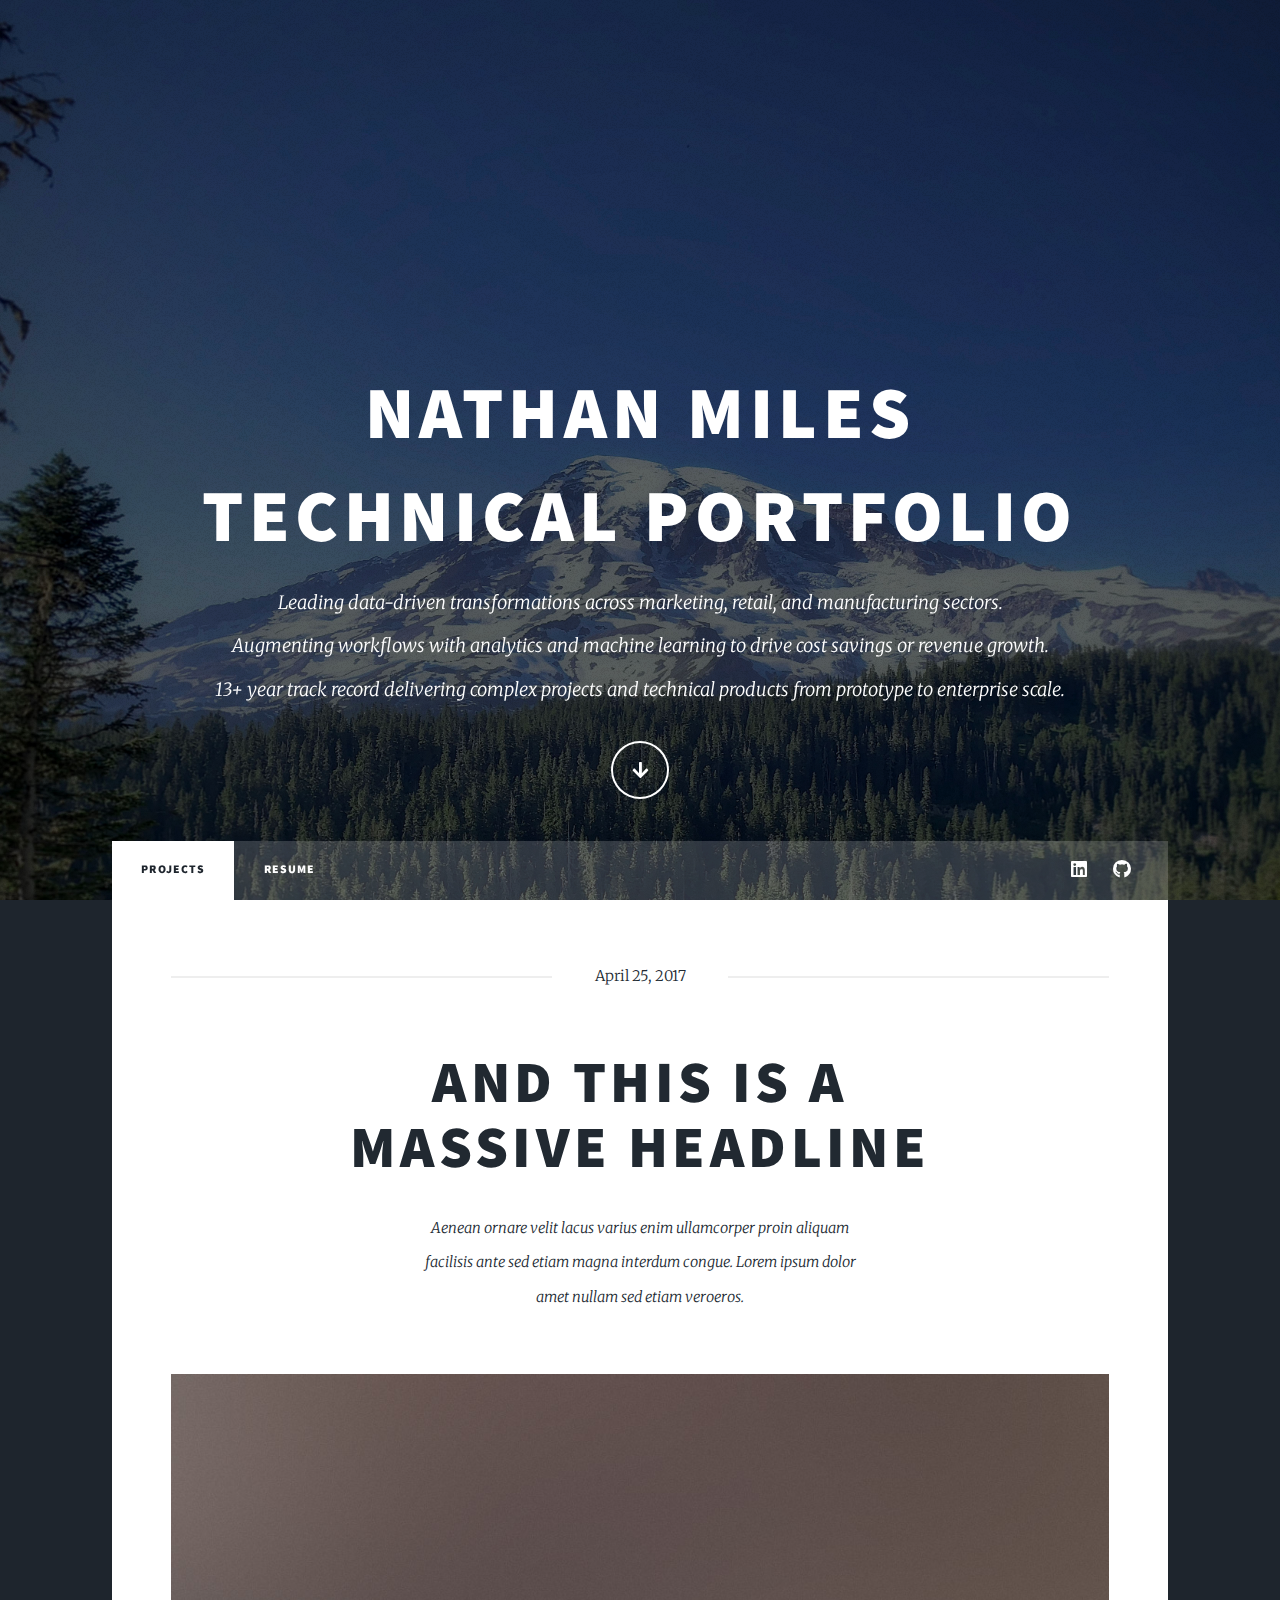
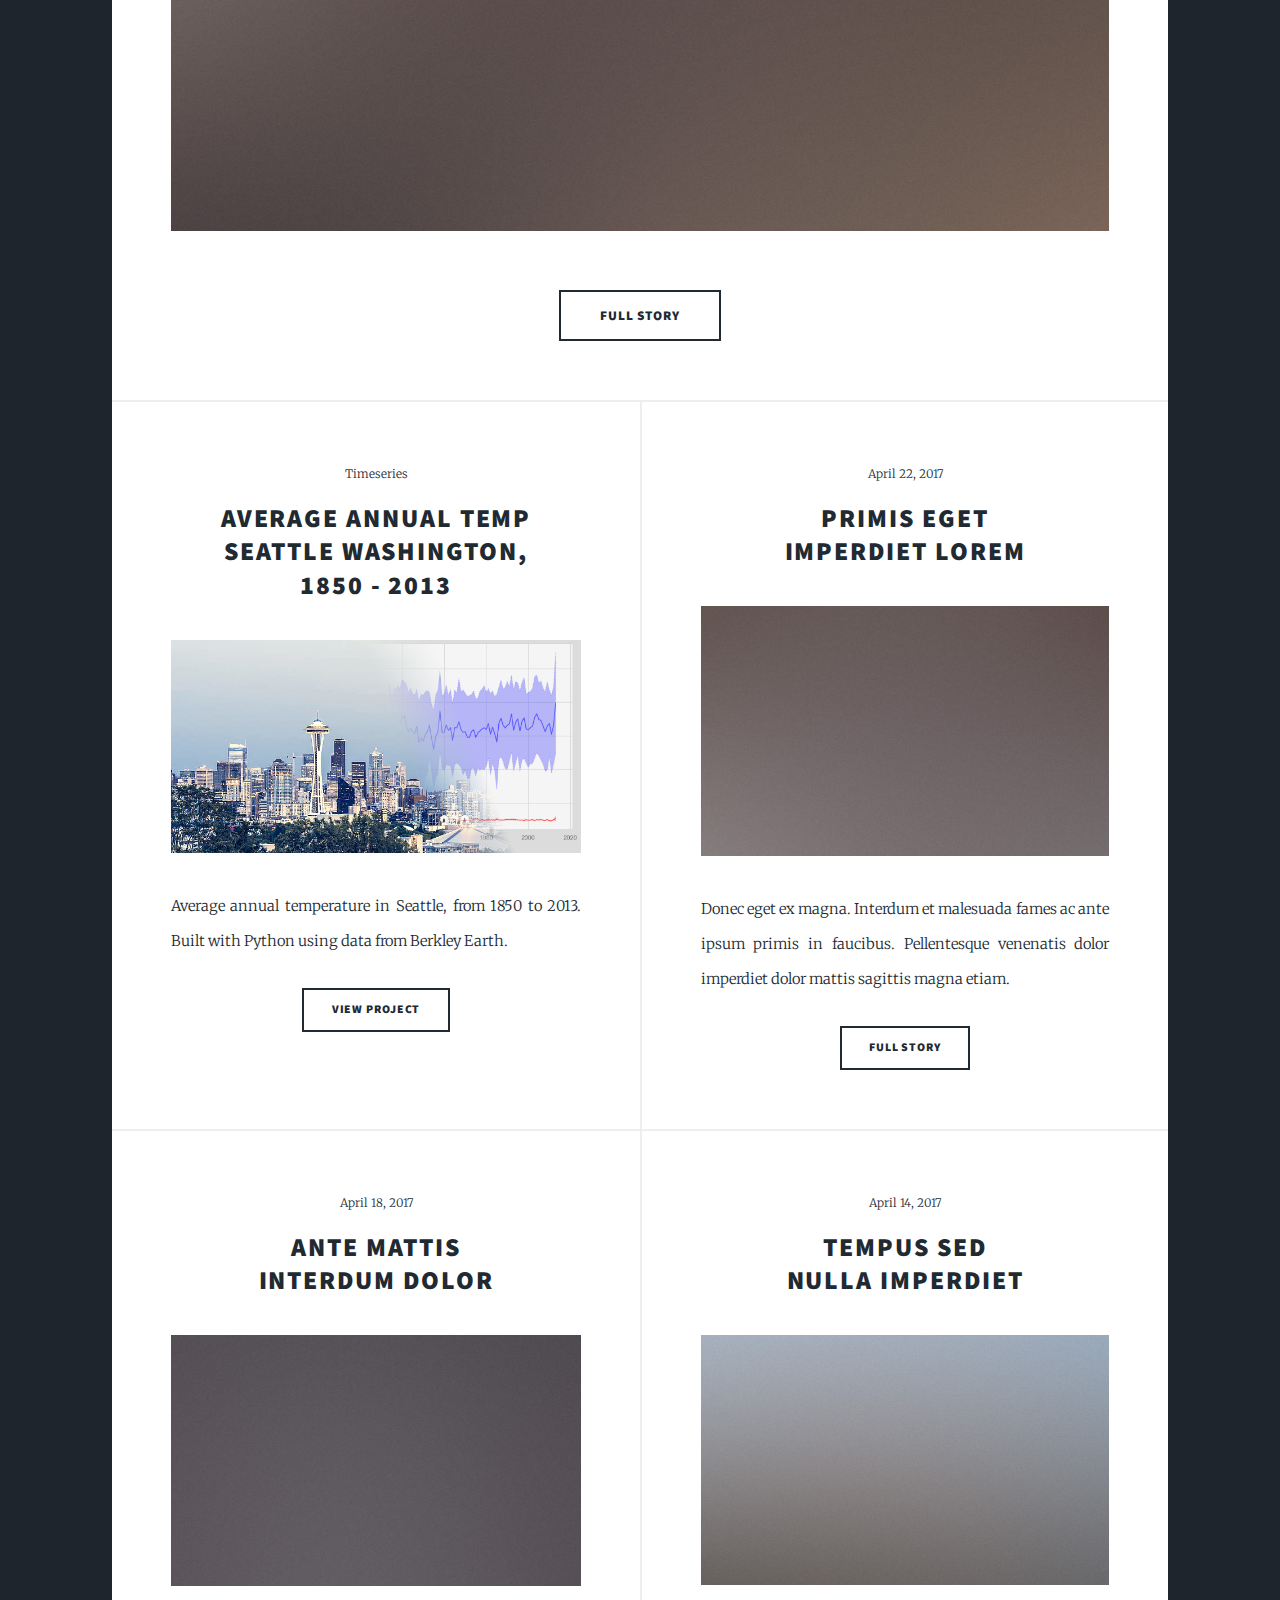
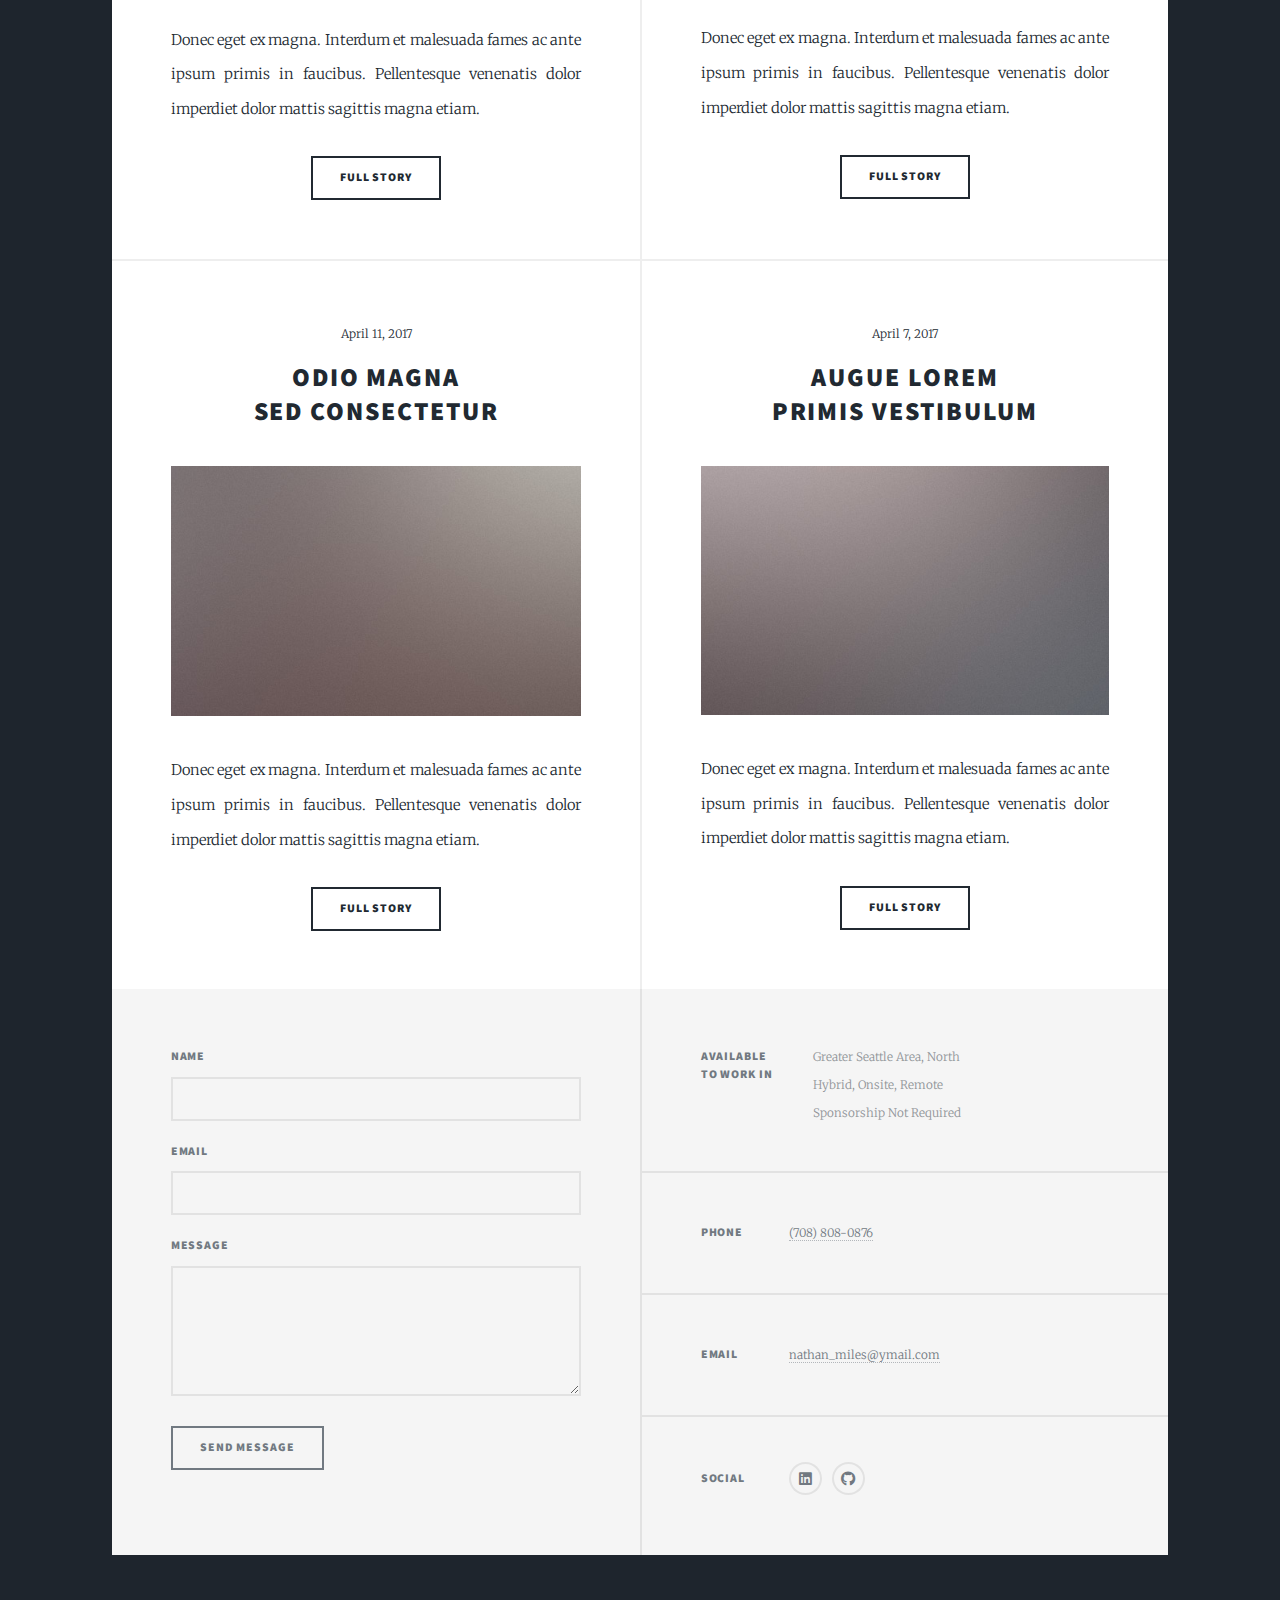
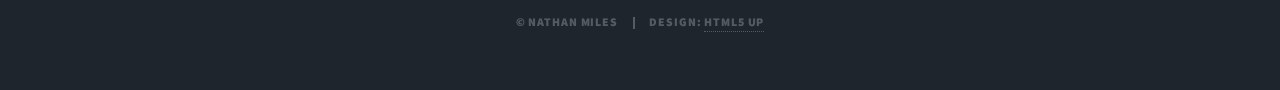
==== commit 9772b81c: "Add files via upload" ====
--- a/index.html
+++ b/index.html
@@ -35,7 +35,7 @@
 					<nav id="nav">
 						<ul class="links">
 							<li class="active"><a href="index.html">Projects</a></li>
-							<li><a href="Resume.html">Resume</a></li>
+							<li><a href="resume.html">Resume</a></li>
 							<!-- Not Used -- <li><a href="elements.html">Elements Reference</a></li> -->
 						</ul>
 						<ul class="icons">
@@ -71,10 +71,10 @@
 										<h2><a href="#">Average Annual Temp<br />
 										Seattle Washington,<br /> 1850 - 2013</a></h2>
 									</header>
-									<a href="https://github.com/grnflash/Annual-Temp-SEA/blob/main/Annual_Temp_SEA.ipynb" class="image fit" target="_blank" rel="noopener noreferrer"><img src="images/SeattleWithGraph.jpg" alt="" /></a>
+									<a href="https://github.com/grnflash/annual-temp-sea/blob/main/annual_temp_sea.ipynb" class="image fit" target="_blank" rel="noopener noreferrer"><img src="images/SeattleWithGraph.jpg" alt="" /></a>
 									<p>Average annual temperature in Seattle, from 1850 to 2013. Built with Python using data from Berkley Earth.</p>
 									<ul class="actions special">
-										<li><a href="https://github.com/grnflash/Annual-Temp-SEA/blob/main/Annual_Temp_SEA.ipynb" class="button" target="_blank" rel="noopener noreferrer">View Project</a></li>
+										<li><a href="https://github.com/grnflash/annual-temp-sea/blob/main/annual_temp_sea.ipynb" class="button" target="_blank" rel="noopener noreferrer">View Project</a></li>
 									</ul>
 								</article>
 								<article>
@@ -158,51 +158,52 @@
 					</div>
 
 				<!-- Footer -->
-					<footer id="footer">
+				<footer id="footer">
+					<section>
+						<form method="post" action="mailto:nathan_miles@ymail.com?subject=PortfolioFormSubmission" enctype="text/plain" onsubmit="location.href='Thanks for Reaching Out.html';">
+							<div class="fields">
+								<div class="field">
+									<label for="name">Name</label>
+									<input type="text" name="name" id="name" />
+								</div>
+								<div class="field">
+									<label for="email">Email</label>
+									<input type="text" name="email" id="email" />
+								</div>
+								<div class="field">
+									<label for="message">Message</label>
+									<textarea name="message" id="message" rows="3"></textarea>
+								</div>
+							</div>
+							<ul class="actions">
+								<li><input type="submit" value="Send Message" /></li>
+							</ul>
+						</form>
+					</section>
+					<section class="split contact">
+						<section class="alt">
+							<h3>Available <br /> To Work In</h3>
+							<p>&emsp;&emsp;Greater Seattle Area, North<br />
+								&emsp;&emsp;Hybrid, Onsite, Remote<br />
+								&emsp;&emsp;Sponsorship Not Required</p>
+						</section>
 						<section>
-							<form method="post" action="mailto:grnflash@gmail.com?subject=PortfolioFormSubmission" enctype="text/plain" onsubmit="location.href='Thanks for Reaching Out.html';">
-								<div class="fields">
-									<div class="field">
-										<label for="name">Name</label>
-										<input type="text" name="name" id="name" />
-									</div>
-									<div class="field">
-										<label for="email">Email</label>
-										<input type="text" name="email" id="email" />
-									</div>
-									<div class="field">
-										<label for="message">Message</label>
-										<textarea name="message" id="message" rows="3"></textarea>
-									</div>
-								</div>
-								<ul class="actions">
-									<li><input type="submit" value="Send Message" /></li>
-								</ul>
-							</form>
-						</section>
-						<section class="split contact">
-							<section class="alt">
-								<h3>Address</h3>
-								<p>1234 Somewhere Road #87257<br />
-								Nashville, TN 00000-0000</p>
-							</section>
-							<section>
-								<h3>Phone</h3>
-								<p><a href="#">(000) 000-0000</a></p>
-							</section>
-							<section>
-								<h3>Email</h3>
-								<p><a href="#">info@untitled.tld</a></p>
-							</section>
-							<section>
-								<h3>Social</h3>
-								<ul class="icons alt">
-									<li><a href="https://www.linkedin.com/in/n8miles/" class="icon brands fa-linkedin" target="_blank" rel="noopener noreferrer"><span class="label">LinkedIn</span></a></li>
-									<li><a href="https://github.com/grnflash" class="icon brands fa-github" target="_blank" rel="noopener noreferrer"><span class="label">GitHub</span></a></li>
-								</ul>
-							</section>
-						</section>
-					</footer>
+							<h3>Phone</h3>
+							<p><a href="tel:708-808-0876">(708) 808-0876</a></p>
+						</section>
+						<section>
+							<h3>Email</h3>
+							<p><a href="mailto:nathan_miles@ymail.com">nathan_miles@ymail.com</a></p>
+						</section>
+						<section>
+							<h3>Social</h3>
+							<ul class="icons alt">
+								<li><a href="https://www.linkedin.com/in/n8miles/" class="icon brands fa-linkedin" target="_blank" rel="noopener noreferrer"><span class="label">LinkedIn</span></a></li>
+								<li><a href="https://github.com/grnflash" class="icon brands fa-github" target="_blank" rel="noopener noreferrer"><span class="label">GitHub</span></a></li>
+							</ul>
+						</section>
+					</section>
+				</footer>
 
 				<!-- Copyright -->
 					<div id="copyright">
